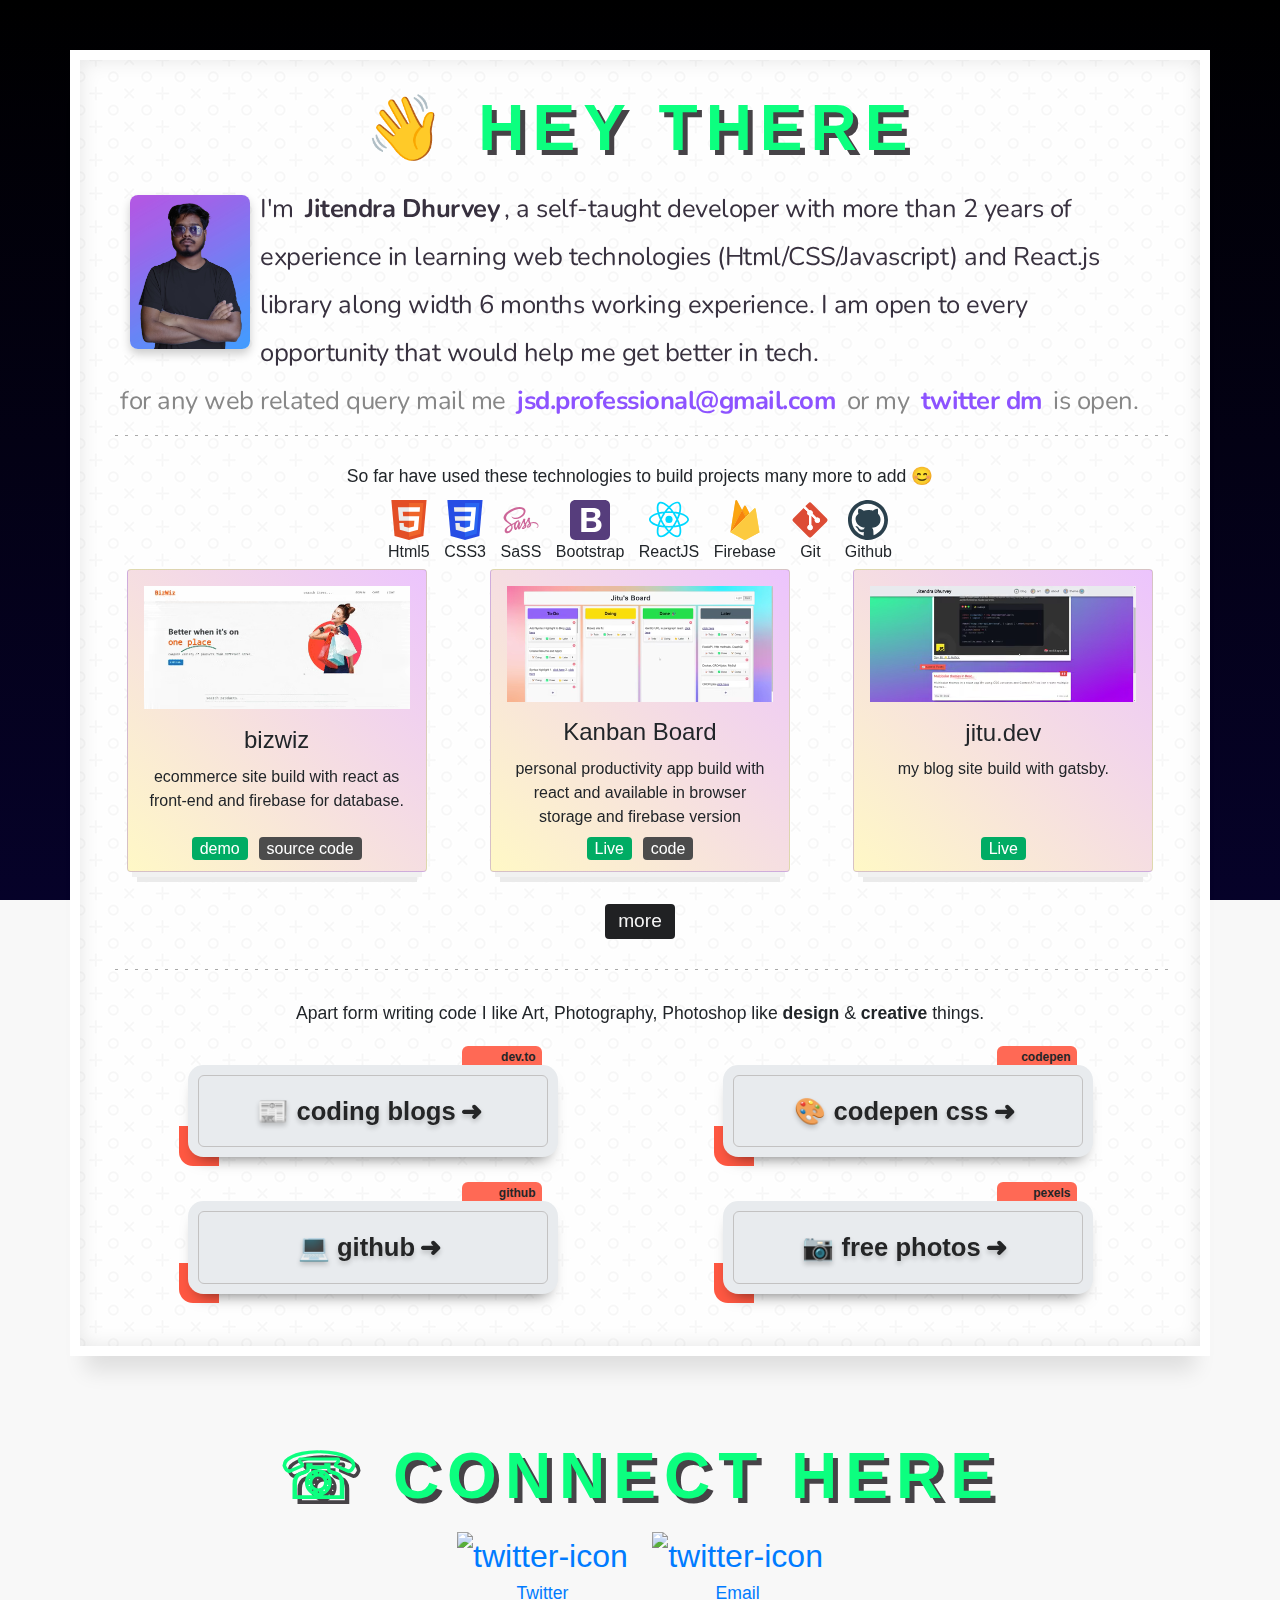
==== index.html @ 0429ad71 "updated twitter meta content" ====
<!DOCTYPE html>
<html lang="en">
	<head>
		<meta charset="UTF-8" />
		<meta name="viewport" content="width=device-width, initial-scale=1.0" />
		<meta http-equiv="X-UA-Compatible" content="ie=edge" />
		<meta name="twitter:card" content="https://res.cloudinary.com/practicaldev/image/fetch/s--1mtEvyef--/c_limit%2Cf_auto%2Cfl_progressive%2Cq_auto%2Cw_880/https://cdn.hashnode.com/res/hashnode/image/upload/v1647490619965/P1dsNgj-f1.png" />
		<meta name="twitter:site" content="@jitusd9" />
		<meta name="twitter:title" content="Jitendra Dhurvey" />
		<meta name="twitter:description" content="Frontend Web Developer" />
		<meta name="twitter:image" content="https://pixlok.com/wp-content/uploads/2021/02/profile-Icon-SVG-300x300.jpg" />
		<title>Jitendra Dhurvey</title>

		<link rel="icon" href="./img/logo/logo-v2.svg" type="image/icon type">
		
		<link rel="preconnect" href="https://fonts.googleapis.com">
		<link rel="preconnect" href="https://fonts.gstatic.com" crossorigin>
		<link href="https://fonts.googleapis.com/css2?family=Merriweather+Sans:wght@800&family=Noto+Sans+Mono&display=swap" rel="stylesheet">

		<link href="https://fonts.googleapis.com/css2?family=Nunito&family=Reenie+Beanie&display=swap" rel="stylesheet">
		<link
			rel="stylesheet"
			href="https://stackpath.bootstrapcdn.com/bootstrap/4.3.1/css/bootstrap.min.css"
			integrity="sha384-ggOyR0iXCbMQv3Xipma34MD+dH/1fQ784/j6cY/iJTQUOhcWr7x9JvoRxT2MZw1T"
			crossorigin="anonymous"
		/>


		<link rel="stylesheet" href="scss/styles.css" />
	</head>
	<body>
		<div class="background">
			<img src="./img/SVG/sine.svg" alt="svg">
			<img src="./img/SVG/sine.svg" alt="svg">
		</div>

		<!-- <div id="dev">
			<p>jitu.dev</p>
		</div> -->

		<section class="main">
			<!-- skills & education & future ------------------------------ -->
			<div id="education" class="education">
				<div class="container">
					<div class="aboutme">
						<h2 class="text-center sub-head">
							<div>👋</div> Hey there
						</h2>
						<div class="self-taught">
							<div class="profile-photo">
								<img src="./img/jitu/my-photo.jpg" alt="profile photo">
							</div>
							<p class="text-center">I'm <strong>Jitendra Dhurvey</strong>, 
								a self-taught developer with more than 2 years of experience in learning web technologies (Html/CSS/Javascript)
								and React.js library along width 6 months working experience.	I am open to every opportunity that would help me get better in tech. 	
							</p>


							
							<!-- <div class="photo">
								<div class="photo-item">
									<div class="photo-front">
										<div class="inside">
											<p> >_ posing.me</p>
										</div>
									</div>
									<div class="photo-back">
										<div class="inside">
											<p> >_ thinking.me</p>
										</div>
									</div>
								</div>
							</div> -->
							<p class="text-center query">
								<br> for any web related query mail me <strong> <a href="mailto:jsd.professional@gmail.com">jsd.professional@gmail.com</a> </strong> or my <strong> <a target="_blank" href="https://twitter.com/jitusd9">twitter dm</a></strong> is open.
							</p>
						</div>
						<div class="cut"></div>
						<div class="skills text-center">
							<h4>So far have used these technologies to build projects many more to add 😊</h4>
							<ul>
								<li>
									<img src="img/SVG/html.svg" alt="html5">
									<div class="tech-name">Html5</div>
								</li>
								<li>
									<img src="img/SVG/css.svg" alt="css3">
									<div class="tech-name">CSS3</div>
								</li>
								<li>
									<img src="img/SVG/sass.svg" alt="SaSS">
									<div class="tech-name">SaSS</div>
								</li>
								<li>
									<img src="img/SVG/bootstrap.svg" alt="Bootstrap">
									<div class="tech-name">Bootstrap</div>
								</li>
								<li>
									<img src="img/SVG/reactjs.svg" alt="ReactJS">
									<div class="tech-name">ReactJS</div>
								</li>
								<li>
									<img src="img/SVG/firebase.svg" alt="Firebase">
									<div class="tech-name">Firebase</div>
								</li>
								<li class="learning">
									<img src="img/SVG/python.svg" alt="Python" title="still learning">
									<div class="tech-name">Python</div>
								</li>
								<li class="learning">
									<img src="img/SVG/django.svg" alt="django" title="still learning">
									<div class="tech-name">Django</div>
								</li>
								<li>
									<img src="img/SVG/git.svg" alt="Git">
									<div class="tech-name">Git</div>
								</li>
								<li>
									<img src="img/SVG/github.svg" alt="Github">
									<div class="tech-name">Github</div>
								</li>
							</ul>

							<div class="projects">
								<div class="card">
									<div class="thumb">
										<video loop autoplay muted>
											<source src="./img/bizwiz.webm" type="video/webm">
										  Your browser does not support the video tag.
										</video>
									</div>
									<h3>bizwiz</h3>
									<p>ecommerce site build with react as front-end and firebase for database.</p>
									<div class="btns">
										<a target="_blank" href="https://jdbiz.netlify.app" class="live">demo</a>
										<a target="_blank" href="https://github.com/jitusd9/bizwiz" class="source">source code</a>
									</div>
								</div>
								<div class="card">
									<div class="thumb">
										<video loop autoplay muted>
											<source src="./img/kanban.webm" type="video/webm">
										  Your browser does not support the video tag.
										</video>
									</div>
									<h3>Kanban Board</h3>
									<p>personal productivity app build with react and available in browser storage and firebase version</p>
									<div class="btns">
										<a target="_blank" href="https://kanbanreact.netlify.app/" class="live">Live</a>
										<a target="_blank" href="https://github.com/jitusd9/kanban-board" class="source">code</a>
									</div>
								</div>
								<div class="card">
									<div class="thumb">
										<video loop autoplay muted>
											<source src="./img/jitudev.webm" type="video/webm">
										  Your browser does not support the video tag.
										</video>
									</div>
									<h3>jitu.dev</h3>
									<p>my blog site build with gatsby.</p>
									<div class="btns">
										<a target="_blank" href="https://jitu.dev/" class="live">Live</a>
									</div>
								</div>
							</div>
							<button id="more" data-clicked="false" class="more">more</button>
						</div>
						<div class="cut"></div>
						<div class="personal">
							<!-- <div class="text-center resume" id="resume">
								<a href="./img/resume.png" target="_blank">resume 📄</a>
							</div> -->
							<p class="text-center">
								Apart form writing code I like Art, Photography, Photoshop like <strong>design</strong> & 
								<strong>creative</strong> things.
							</p>
							<!-- <p class="text-center sorry">
								*site is still building so don't mind if links open on blank page 🙃.
							</p> -->
							<ul>
								<li data-title="dev.to"><a href="https://dev.to/jitusd9" target="_blank"> 📰 coding blogs <span> &#10140;</span></a></li>
								<li data-title="codepen"><a href="https://codepen.io/jitusd9" target="_blank">🎨 codepen css <span> &#10140;</span></a></li>
								<li data-title="github"><a href="https://github.com/jitusd9" target="_blank">💻 github <span> &#10140;</span></a></li>
								<li data-title="pexels"><a href="https://www.pexels.com/@jitendra-dhurvey-200708" target="_blank">📷 free photos <span> &#10140;</span></a></li>
							</ul>
						</div>
					</div>
				</div>
			</div>

			<!-- contact section------------------------------------>
			<div id="contact" class="contact">
				
				<div class="container">
					<h2 class="text-center sub-head"> &#9743; connect here</h2>
					<ul class="text-center">
						<li>
							<a target="_blank" href="https://twitter.com/jitusd9">
								<img src="./img/SVG/twitter.svg" alt="twitter-icon" loading="lazy">
								<span>Twitter</span>
							</a>
						</li>
						
						<li>
							<a href="mailto:jsd.professional@gmail.com">
								<img src="./img/SVG/gmail.svg" alt="twitter-icon" loading="lazy">
								<span>Email</span>
							</a>
						</li>
						
					</ul>
					
					<!-- <a class="text-center" id="coffeeBtn" href="https://www.buymeacoffee.com/jitusd" target="_blank"><img src="./img/SVG/bmc-logo.svg" alt="buy me a coffee" ></a> -->
				</div>
			</div>
		</section>

		<script src="js/script.js"></script>
		<!-- <script src="js/parallax.js"></script> -->
		<script src="js/3dcard.js"></script>


	</body>
</html>
---- scss/styles.css ----
html {
  scroll-behavior: smooth;
}

body {
  background: #f8f8f8;
  overflow-x: hidden;
}

* {
  -webkit-box-sizing: border-box;
          box-sizing: border-box;
}

ul {
  list-style: none;
  margin: 0;
  padding: 0;
}

@-webkit-keyframes wave {
  0% {
    -webkit-transform: rotate(-5deg);
            transform: rotate(-5deg);
  }
  10% {
    -webkit-transform: rotate(5deg);
            transform: rotate(5deg);
  }
  20% {
    -webkit-transform: rotate(0deg);
            transform: rotate(0deg);
  }
  80% {
    -webkit-transform: rotate(0deg);
            transform: rotate(0deg);
  }
  90% {
    -webkit-transform: rotate(-5deg);
            transform: rotate(-5deg);
  }
  100% {
    -webkit-transform: rotate(5deg);
            transform: rotate(5deg);
  }
}

@keyframes wave {
  0% {
    -webkit-transform: rotate(-5deg);
            transform: rotate(-5deg);
  }
  10% {
    -webkit-transform: rotate(5deg);
            transform: rotate(5deg);
  }
  20% {
    -webkit-transform: rotate(0deg);
            transform: rotate(0deg);
  }
  80% {
    -webkit-transform: rotate(0deg);
            transform: rotate(0deg);
  }
  90% {
    -webkit-transform: rotate(-5deg);
            transform: rotate(-5deg);
  }
  100% {
    -webkit-transform: rotate(5deg);
            transform: rotate(5deg);
  }
}

.sub-head {
  font-size: 4rem;
  letter-spacing: 8px;
  color: #0cff7f;
  font-weight: bold;
  text-transform: uppercase;
  text-shadow: 5px 5px 0 #464347;
}

.sub-head div {
  display: inline-block;
  -webkit-transform-origin: bottom;
          transform-origin: bottom;
  text-shadow: none;
  -webkit-animation: wave 800ms infinite alternate linear;
          animation: wave 800ms infinite alternate linear;
}

@media (max-width: 700px) {
  .sub-head {
    text-shadow: 2px 2px 0 rgba(0, 60, 255, 0.7);
    letter-spacing: 2px;
  }
}

.brand {
  position: fixed;
  z-index: 50;
  top: 16px;
  left: 16px;
  padding: 0 16px;
  border-radius: 2px;
}

@media (max-width: 700px) {
  .brand {
    left: 0px;
  }
}

.brand img {
  height: 60px;
  width: 60px;
}

@media (max-width: 700px) {
  .brand img {
    height: 40px;
    width: 40px;
    left: 0px;
  }
}

.brand h1 {
  color: #fff;
}

.brand h1 span {
  color: #808080;
}

#dev {
  position: fixed;
  top: 40px;
  left: -30px;
  width: 100px;
  height: 30px;
  -webkit-transform: rotate(-90deg);
          transform: rotate(-90deg);
  border-radius: 4px;
  border-top-left-radius: 0;
  border-top-right-radius: 0;
  color: white;
  background-color: #202123;
  display: -webkit-box;
  display: -ms-flexbox;
  display: flex;
  -webkit-box-align: center;
      -ms-flex-align: center;
          align-items: center;
  -webkit-box-pack: center;
      -ms-flex-pack: center;
          justify-content: center;
  z-index: 100;
}

#dev p {
  margin: 0;
  padding: 0;
}

.background {
  position: fixed;
  height: 100%;
  width: 100%;
  display: -webkit-box;
  display: -ms-flexbox;
  display: flex;
  -webkit-box-pack: center;
      -ms-flex-pack: center;
          justify-content: center;
  -webkit-box-align: center;
      -ms-flex-align: center;
          align-items: center;
  background: #ffffff;
  background: -webkit-gradient(linear, left bottom, left top, from(#060229), to(#000000));
  background: linear-gradient(0deg, #060229, #000000);
  overflow-x: hidden;
}

.background img {
  position: absolute;
  top: 20%;
  left: 10%;
  width: 40%;
  -webkit-transform: translate(-50%, -50%);
          transform: translate(-50%, -50%);
}

@media (max-width: 700px) {
  .background img {
    top: 0%;
    left: 0%;
    width: 150%;
    -webkit-transform: translate(-50%, -50%);
            transform: translate(-50%, -50%);
  }
  .background img:nth-child(2) {
    top: 85%;
    left: 100%;
    width: 100%;
  }
}

.background .code_bg {
  position: absolute;
  height: 100vh;
  width: 100%;
  display: -webkit-box;
  display: -ms-flexbox;
  display: flex;
  -webkit-box-pack: center;
      -ms-flex-pack: center;
          justify-content: center;
  -webkit-box-align: center;
      -ms-flex-align: center;
          align-items: center;
  z-index: 1;
  overflow: hidden;
}

.background .code_bg::after {
  content: "";
  position: absolute;
  height: 110%;
  width: 110%;
  -webkit-filter: blur(5px);
          filter: blur(5px);
}

.background .circle {
  position: fixed;
  top: 29%;
  left: 43%;
  height: 200px;
  width: 200px;
  background: radial-gradient(farthest-side at 50% 0%, #01adff, #ec034400), linear-gradient(25deg, #f00, #00f);
  border-radius: 50%;
  z-index: 9;
}

@media (max-width: 700px) {
  .background .circle {
    top: 40%;
    left: 30%;
    height: 160px;
    width: 160px;
  }
}

@-webkit-keyframes rotate_it {
  from {
    -webkit-transform: rotate(0deg);
            transform: rotate(0deg);
  }
  to {
    -webkit-transform: rotate(360deg);
            transform: rotate(360deg);
  }
}

@keyframes rotate_it {
  from {
    -webkit-transform: rotate(0deg);
            transform: rotate(0deg);
  }
  to {
    -webkit-transform: rotate(360deg);
            transform: rotate(360deg);
  }
}

.background .symbols {
  display: none;
  position: relative;
  z-index: 10;
}

.background .symbols p {
  font-size: 4rem;
  color: #fff;
  -webkit-transform-origin: bottom;
          transform-origin: bottom;
}

.background .symbols .braces {
  position: absolute;
  top: 120px;
  left: 300px;
  -webkit-transform: rotate(-20deg);
          transform: rotate(-20deg);
  animation: rotate_it 0.5s 1s infinite alternate-reverse linear;
}

.background .symbols .plus {
  position: absolute;
  top: -200px;
  left: -350px;
  -webkit-transform: rotate(-20deg);
          transform: rotate(-20deg);
  animation: rotate_it 0.5s 0.3s infinite alternate-reverse linear;
}

.background .symbols .zero {
  position: absolute;
  top: -200px;
  left: 300px;
  -webkit-transform: rotate(-20deg);
          transform: rotate(-20deg);
  animation: rotate_it 0.5s 0.8s infinite alternate-reverse linear;
}

.background .symbols .arrows {
  position: absolute;
  top: 120px;
  left: -350px;
  -webkit-transform: rotate(-20deg);
          transform: rotate(-20deg);
  animation: rotate_it 0.5s 0.5s infinite alternate-reverse linear;
}

@media (max-width: 700px) {
  .background .symbols p {
    font-size: 2rem;
  }
  .background .symbols .braces {
    top: 100px;
    left: -100px;
  }
  .background .symbols .plus {
    top: -100px;
    left: -100px;
  }
  .background .symbols .zero {
    top: -100px;
    left: 100px;
  }
  .background .symbols .arrows {
    top: 100px;
    left: 100px;
  }
}

.nav {
  height: 100vh;
  width: 100%;
  background: linear-gradient(45deg, rgba(2, 19, 112, 0.7), rgba(2, 255, 234, 0.7));
  -webkit-backdrop-filter: blur(10px);
          backdrop-filter: blur(10px);
  position: fixed;
  z-index: 40;
  display: -ms-grid;
  display: grid;
  -webkit-box-pack: center;
      -ms-flex-pack: center;
          justify-content: center;
  -webkit-box-align: center;
      -ms-flex-align: center;
          align-items: center;
  -webkit-transform: translateY(-120%);
          transform: translateY(-120%);
  opacity: 1;
  -webkit-transition: all .5s ease-in-out;
  transition: all .5s ease-in-out;
}

@media (max-width: 700px) {
  .nav {
    background: linear-gradient(45deg, rgba(2, 19, 112, 0.9), rgba(2, 255, 234, 0.9));
  }
}

.nav.expanded {
  -webkit-transform: translateY(0%);
          transform: translateY(0%);
  opacity: 1;
}

.nav ul {
  list-style: none;
  position: relative;
  display: -webkit-box;
  display: -ms-flexbox;
  display: flex;
  -webkit-box-pack: center;
      -ms-flex-pack: center;
          justify-content: center;
  -webkit-box-align: center;
      -ms-flex-align: center;
          align-items: center;
  -webkit-box-orient: vertical;
  -webkit-box-direction: normal;
      -ms-flex-direction: column;
          flex-direction: column;
}

.nav ul .item {
  height: 100px;
  width: 100%;
  text-align: center;
  position: relative;
  overflow: hidden;
}

.nav ul .item a {
  font-family: "Merriweather sans", Arial, Helvetica, sans-serif;
  text-decoration: none;
  font-size: 4rem;
  color: #141e2e;
  text-shadow: 8px 8px 0 rgba(0, 0, 0, 0.2);
  text-transform: uppercase;
  letter-spacing: 5px;
  -webkit-transition: all 0.3s;
  transition: all 0.3s;
}

.nav ul .item a:hover {
  color: #fff;
  letter-spacing: 30px;
}

@media (max-width: 480px) {
  .nav ul .item a {
    font-size: 2rem;
  }
}

@media (max-width: 700px) {
  .nav ul .item a {
    font-size: 2.5rem;
    text-shadow: 5px 5px 0 rgba(0, 0, 0, 0.2);
  }
  .nav ul .item a:hover {
    letter-spacing: 10px;
  }
}

.nav ul .item::after {
  content: "";
  position: absolute;
  bottom: 20px;
  left: -100%;
  height: 5px;
  width: 100%;
  background: #fff;
  -webkit-transition: all 1s ease;
  transition: all 1s ease;
}

.nav ul .item:hover::after {
  left: 100%;
}

@media (max-width: 700px) {
  .nav ul .item:hover::after {
    display: none;
  }
}

/* animate the sidebar menu */
.nav-toggle {
  -webkit-user-select: none;
     -moz-user-select: none;
      -ms-user-select: none;
          user-select: none;
  cursor: pointer;
  height: 30px;
  position: fixed;
  top: 2rem;
  right: 4rem;
  width: 50px;
  z-index: 50;
}

@media (max-width: 700px) {
  .nav-toggle {
    height: 40px;
    width: 40px;
    left: calc(100vw - 4rem);
    top: 16px;
  }
}

.nav-toggle .nav-toggle-bar,
.nav-toggle .nav-toggle-bar::after,
.nav-toggle .nav-toggle-bar::before {
  position: absolute;
  top: 50%;
  -webkit-transform: translateY(-50%);
          transform: translateY(-50%);
  -webkit-transition: all 0.5s ease;
  transition: all 0.5s ease;
  background: #ff6a60;
  background: #3d3d3d;
  content: "";
  height: 0.4rem;
  width: 100%;
}

@media (max-width: 700px) {
  .nav-toggle .nav-toggle-bar,
  .nav-toggle .nav-toggle-bar::after,
  .nav-toggle .nav-toggle-bar::before {
    height: 4px;
  }
}

.nav-toggle .nav-toggle-bar {
  margin-top: 0;
}

.nav-toggle .nav-toggle-bar::after {
  margin-top: 0.8rem;
}

@media (max-width: 700px) {
  .nav-toggle .nav-toggle-bar::after {
    margin-top: 0.6rem;
  }
}

.nav-toggle .nav-toggle-bar::before {
  margin-top: -0.8rem;
}

@media (max-width: 700px) {
  .nav-toggle .nav-toggle-bar::before {
    margin-top: -0.6rem;
  }
}

.nav-toggle.expanded .nav-toggle-bar {
  background: transparent;
}

.nav-toggle.expanded .nav-toggle-bar::after,
.nav-toggle.expanded .nav-toggle-bar::before {
  margin-top: 0;
}

.nav-toggle.expanded .nav-toggle-bar::after {
  -webkit-transform: rotate(45deg);
  transform: rotate(45deg);
  background: #fff;
}

.nav-toggle.expanded .nav-toggle-bar::before {
  -webkit-transform: rotate(-45deg);
          transform: rotate(-45deg);
  background: #fff;
}

@-webkit-keyframes blink {
  from {
    opacity: 0;
  }
  to {
    opacity: 1;
  }
}

@keyframes blink {
  from {
    opacity: 0;
  }
  to {
    opacity: 1;
  }
}

.highlight {
  display: none;
  height: 100vh;
  width: 100%;
  z-index: 100;
  position: fixed;
  font-size: 1.5rem;
  text-align: center;
  padding: 0px 5px;
  border-radius: 5px;
}

.highlight h1 {
  color: #551400;
  font-weight: bold;
  font-size: 5rem;
  position: fixed;
  padding: 10px 20px;
  background: #ffd902;
  -webkit-box-shadow: 0 0 0 10px rgba(0, 0, 0, 0.1);
          box-shadow: 0 0 0 10px rgba(0, 0, 0, 0.1);
  top: 50%;
  left: 50%;
  -webkit-transform: translate(-50%, -50%);
          transform: translate(-50%, -50%);
  line-height: 5rem;
}

.highlight h1 span {
  color: #10a503;
  font-size: 3rem;
  padding: 10px 20px;
  -webkit-animation: blink 1.2s infinite linear alternate;
          animation: blink 1.2s infinite linear alternate;
}

@media screen and (max-width: 800px) {
  .highlight h1 span {
    font-size: 1.1rem;
  }
}

@media screen and (max-width: 800px) {
  .highlight h1 {
    font-size: 2.1rem;
  }
}

.main {
  height: auto;
  width: 100%;
  height: auto;
}

.main .welcome {
  position: relative;
  display: -webkit-box;
  display: -ms-flexbox;
  display: flex;
  -webkit-box-orient: vertical;
  -webkit-box-direction: normal;
      -ms-flex-direction: column;
          flex-direction: column;
  -webkit-box-pack: center;
      -ms-flex-pack: center;
          justify-content: center;
  -webkit-box-align: center;
      -ms-flex-align: center;
          align-items: center;
  height: 100vh;
  width: 100%;
  z-index: 10;
}

.main .welcome .name {
  position: relative;
  padding: 20px 40px;
  background: radial-gradient(farthest-side at 50% 20%, #ffffff6e, #ec034400), linear-gradient(25deg, rgba(255, 255, 255, 0.1), rgba(255, 255, 255, 0.1));
  -webkit-backdrop-filter: blur(5px);
          backdrop-filter: blur(5px);
  border-radius: 10px;
  border-bottom: 2px solid #eee;
}

@media (max-width: 700px) {
  .main .welcome .name {
    width: 90%;
    padding: 10px;
    margin: 0 auto;
  }
}

.main .welcome .name h2 {
  font-size: 3rem;
  margin: 20px;
  color: #ffffff;
  margin-left: 20px;
  line-height: 0;
  font-family: 'Reenie Beanie', cursive;
  text-shadow: 0 5px 0px rgba(0, 0, 0, 0.2);
  text-align: center;
}

.main .welcome .name h2 span {
  color: #00ff95;
}

@media (max-width: 700px) {
  .main .welcome .name h2 {
    font-size: 3rem;
  }
}

@media (max-width: 480px) {
  .main .welcome .name h2 {
    font-size: 2rem;
  }
}

.main .welcome .name h1 {
  font-size: 7rem;
  color: #fff;
  font-weight: bold;
  text-shadow: 0 10px 0px rgba(0, 0, 0, 0.2);
}

.main .welcome .name h1 span {
  color: #ffffff;
}

@media (max-width: 700px) {
  .main .welcome .name h1 {
    font-size: 4.2rem;
    text-shadow: 0 8px 0px rgba(0, 0, 0, 0.2);
  }
}

@media (max-width: 400px) {
  .main .welcome .name h1 {
    font-size: 3.5rem;
  }
}

.main .welcome .name p {
  font-size: 3rem;
  color: #fff;
  font-family: 'Reenie Beanie', cursive;
  text-shadow: 0 5px 0px rgba(0, 0, 0, 0.2);
}

@media (max-width: 700px) {
  .main .welcome .name p {
    font-size: 3rem;
  }
}

@media (max-width: 400px) {
  .main .welcome .name p {
    font-size: 1.6rem;
  }
}

.main .welcome .name .sub-title {
  font-size: 1.3rem;
  text-align: right;
  color: #00ff95;
  letter-spacing: 1px;
}

.main .welcome .down-arrow {
  position: relative;
  margin-top: 50px;
  height: 0px;
  width: 0px;
  background-color: transparent;
  border-top: 40px solid rgba(255, 255, 255, 0.2);
  border-bottom: 40px solid transparent;
  border-left: 40px solid transparent;
  border-right: 40px solid transparent;
  -webkit-animation: arrow 1s 0.5s infinite alternate linear;
          animation: arrow 1s 0.5s infinite alternate linear;
}

.main .welcome .down-arrow::after {
  position: absolute;
  top: -52px;
  left: -40px;
  content: "";
  height: 6px;
  width: 80px;
  background-color: rgba(255, 255, 255, 0.2);
  -webkit-animation: arrowDash 1s infinite alternate linear;
          animation: arrowDash 1s infinite alternate linear;
}

@-webkit-keyframes arrow {
  0% {
    opacity: 0;
    border-top-color: rgba(255, 255, 255, 0.2);
  }
  100% {
    opacity: 1;
    border-top-color: rgba(255, 255, 255, 0.7);
  }
}

@keyframes arrow {
  0% {
    opacity: 0;
    border-top-color: rgba(255, 255, 255, 0.2);
  }
  100% {
    opacity: 1;
    border-top-color: rgba(255, 255, 255, 0.7);
  }
}

@-webkit-keyframes arrowDash {
  0% {
    opacity: 0;
    background-color: rgba(255, 255, 255, 0.2);
  }
  100% {
    opacity: 1;
    background-color: rgba(255, 255, 255, 0.7);
  }
}

@keyframes arrowDash {
  0% {
    opacity: 0;
    background-color: rgba(255, 255, 255, 0.2);
  }
  100% {
    opacity: 1;
    background-color: rgba(255, 255, 255, 0.7);
  }
}

.main .portfolio {
  position: relative;
  z-index: 20;
  background: radial-gradient(farthest-side at 50% 0%, #79fbff, transparent), linear-gradient(25deg, #ff7e7e, #8888ff);
  width: 80%;
  margin: 0 auto;
  border-radius: 10px;
  -webkit-box-shadow: 0 0px 20px rgba(0, 0, 0, 0.1) inset;
          box-shadow: 0 0px 20px rgba(0, 0, 0, 0.1) inset;
  top: -140px;
}

@media (max-width: 480px) {
  .main .portfolio {
    width: 90%;
    top: 0;
  }
}

.main .portfolio .container {
  position: relative;
  padding: 50px 0;
  -webkit-box-shadow: 0 30px 20px -15px rgba(0, 0, 0, 0.1);
          box-shadow: 0 30px 20px -15px rgba(0, 0, 0, 0.1);
}

@media (max-width: 700px) {
  .main .portfolio .container {
    padding: 20px 0;
  }
}

.main .portfolio .container h2 {
  color: #fff;
  text-shadow: 0 3px 5px rgba(0, 0, 0, 0.3);
}

@media (max-width: 700px) {
  .main .portfolio .container h2 {
    color: #272727;
    letter-spacing: 0;
    text-transform: none;
    font-size: 2.5rem;
    text-shadow: 0 3px 5px rgba(0, 0, 0, 0.3);
  }
}

.main .portfolio .container p {
  text-align: center;
  color: #fefefe;
}

.main .portfolio .container .btn-more {
  position: relative;
  bottom: 0px;
  left: 50%;
  -webkit-transform: translate(-50%, 0%);
          transform: translate(-50%, 0%);
  width: 100px;
  color: #fff;
  background-color: #2b2b2b;
  margin: 0 auto;
  margin-top: 20px;
}

.main .portfolio .container .gallary {
  display: -ms-grid;
  display: grid;
  -ms-grid-columns: (minmax(300px, 1fr))[auto-fit];
      grid-template-columns: repeat(auto-fit, minmax(300px, 1fr));
  grid-gap: 30px;
}

.main .portfolio .container .gallary .card-box {
  max-width: 300px;
  margin: 0 auto;
  -webkit-perspective: 500px;
          perspective: 500px;
  -webkit-transform-style: preserve-3d;
          transform-style: preserve-3d;
  display: -webkit-box;
  display: -ms-flexbox;
  display: flex;
  -webkit-box-pack: center;
      -ms-flex-pack: center;
          justify-content: center;
  -webkit-box-align: center;
      -ms-flex-align: center;
          align-items: center;
}

.main .portfolio .container .gallary .card-box .card {
  border: none;
  padding: 10px;
  border-radius: 10px;
  -webkit-box-shadow: 0px 10px 20px rgba(0, 0, 0, 0.2);
          box-shadow: 0px 10px 20px rgba(0, 0, 0, 0.2);
  -webkit-transform-style: preserve-3d;
          transform-style: preserve-3d;
}

.main .portfolio .container .gallary .card-box .card .card-title {
  color: #00ac64;
  -webkit-transition: all 0.3s;
  transition: all 0.3s;
}

.main .portfolio .container .gallary .card-box .card .card-text {
  font-family: 'Noto Sans Mono', monospace;
  letter-spacing: -0.5px;
  color: #0e384d;
  -webkit-transition: all 0.3s;
  transition: all 0.3s;
}

.main .portfolio .container .gallary .card-box .card .btn {
  border: none;
  -webkit-box-shadow: 0 5px 5px rgba(0, 0, 0, 0.2);
          box-shadow: 0 5px 5px rgba(0, 0, 0, 0.2);
  -webkit-transition: all 0.3s;
  transition: all 0.3s;
}

.main .portfolio .container .gallary .card-box .card .btn:hover {
  -webkit-box-shadow: 0 10px 10px rgba(0, 0, 0, 0.2);
          box-shadow: 0 10px 10px rgba(0, 0, 0, 0.2);
}

.main .portfolio .container .gallary .card-box .card .btn-secondary {
  background: linear-gradient(-45deg, #4d4d4d, #222);
}

.main .portfolio .container .gallary .card-box .card .btn-success {
  background: linear-gradient(-45deg, #ff0707, #ff7b00);
}

.main .portfolio .container .gallary .card-box .card img {
  border-radius: 10px;
  -webkit-transition: all 0.3s;
  transition: all 0.3s;
}

@media (max-width: 700px) {
  .main .portfolio .container .gallary .card-box .card img {
    -webkit-box-shadow: 0px 20px 10px -10px rgba(0, 0, 0, 0.2);
            box-shadow: 0px 20px 10px -10px rgba(0, 0, 0, 0.2);
    -webkit-transform: none;
            transform: none;
  }
}

.main .portfolio .container .gallary .card-box .card:hover {
  background: linear-gradient(45deg, #8c00ff, #00ffff);
}

@media (max-width: 700px) {
  .main .portfolio .container .gallary .card-box .card:hover {
    background: #fff;
  }
}

.main .portfolio .container .gallary .card-box .card:hover .card-title {
  color: #fff;
  -webkit-transform: translateZ(15px);
          transform: translateZ(15px);
}

@media (max-width: 700px) {
  .main .portfolio .container .gallary .card-box .card:hover .card-title {
    color: #00ac64;
    -webkit-transform: none;
            transform: none;
  }
}

.main .portfolio .container .gallary .card-box .card:hover .card-text {
  color: #eee;
  -webkit-transform: translateZ(10px);
          transform: translateZ(10px);
}

@media (max-width: 700px) {
  .main .portfolio .container .gallary .card-box .card:hover .card-text {
    color: #0e384d;
    -webkit-transform: none;
            transform: none;
  }
}

.main .portfolio .container .gallary .card-box .card:hover img {
  -webkit-transform: translateZ(30px);
          transform: translateZ(30px);
  -webkit-box-shadow: 0px 20px 10px -10px rgba(0, 0, 0, 0.2);
          box-shadow: 0px 20px 10px -10px rgba(0, 0, 0, 0.2);
}

@media (max-width: 700px) {
  .main .portfolio .container .gallary .card-box .card:hover img {
    -webkit-transform: none;
            transform: none;
  }
}

@media (max-width: 700px) {
  .main .portfolio .container .gallary .card-box .card {
    -webkit-transform: none;
            transform: none;
    -webkit-transform-style: unset;
            transform-style: unset;
  }
}

@media (max-width: 700px) {
  .main .portfolio .container .gallary .card-box {
    width: 90%;
  }
}

.main .cut {
  height: 1px;
  background-image: -webkit-gradient(linear, left top, right top, color-stop(33%, #aaaaaa), color-stop(0%, rgba(255, 255, 255, 0)));
  background-image: linear-gradient(to right, #aaaaaa 33%, rgba(255, 255, 255, 0) 0%);
  background-position: bottom;
  background-size: 10px 1px;
  background-repeat: repeat-x;
}

.main .education {
  position: relative;
  height: auto;
  padding-block: 50px;
  display: -webkit-box;
  display: -ms-flexbox;
  display: flex;
  -webkit-box-pack: center;
      -ms-flex-pack: center;
          justify-content: center;
  -webkit-box-align: center;
      -ms-flex-align: center;
          align-items: center;
  z-index: 20;
}

@media (max-width: 700px) {
  .main .education {
    padding-bottom: 150px;
  }
}

.main .education .container {
  position: relative;
  padding: 30px;
  border: 10px solid #fff;
  background: -webkit-gradient(linear, left top, left bottom, from(rgba(255, 255, 255, 0.6)), to(rgba(255, 255, 255, 0.6))), url("../img/tic-tac-toe.png");
  background: linear-gradient(rgba(255, 255, 255, 0.6), rgba(255, 255, 255, 0.6)), url("../img/tic-tac-toe.png");
  -webkit-box-shadow: 0 30px 20px -15px rgba(0, 0, 0, 0.1), 0 0 20px rgba(0, 0, 0, 0.1) inset;
          box-shadow: 0 30px 20px -15px rgba(0, 0, 0, 0.1), 0 0 20px rgba(0, 0, 0, 0.1) inset;
  height: auto;
  -webkit-perspective: 1000px;
          perspective: 1000px;
}

@media (max-width: 700px) {
  .main .education .container {
    position: relative;
    z-index: 0;
    padding: 10px;
    width: calc(100vw - 2rem);
    border: none;
    border-radius: 8px;
    background: #f8f8f8;
    -webkit-box-shadow: none;
            box-shadow: none;
  }
}

@media (max-width: 700px) {
  .main .education .container h2 {
    color: #6dffd1;
    letter-spacing: 0;
    text-transform: none;
    font-size: 2rem;
  }
}

.main .education .container .skills {
  position: relative;
  margin-block: 30px;
}

.main .education .container .skills h4 {
  font-size: 1.1rem;
}

@media (max-width: 700px) {
  .main .education .container .skills h4 {
    font-size: 1rem;
    font-weight: normal;
  }
}

.main .education .container .skills li {
  display: inline-block;
  padding: 5px;
}

.main .education .container .skills li img {
  height: 40px;
  width: auto;
}

@media (max-width: 700px) {
  .main .education .container .skills li .tech-name {
    font-size: 0.7rem;
  }
}

.main .education .container .skills .learning {
  display: none;
  -webkit-filter: grayscale(1);
          filter: grayscale(1);
  opacity: 0.7;
}

@media (max-width: 700px) {
  .main .education .container .skills li {
    text-align: center;
  }
  .main .education .container .skills .middot {
    display: none;
  }
}

.main .education .container .self-taught {
  position: relative;
  padding: 10px;
  -webkit-box-align: center;
      -ms-flex-align: center;
          align-items: center;
  -ms-flex-wrap: wrap;
      flex-wrap: wrap;
}

.main .education .container .self-taught p {
  position: relative;
  display: inline;
  font-family: 'Nunito', sans-serif;
  line-height: 3rem;
  letter-spacing: -0.5px;
  font-size: 1.6rem;
  color: #38313f;
}

.main .education .container .self-taught p strong {
  padding: 0 5px;
}

.main .education .container .self-taught .query {
  color: #878787;
}

.main .education .container .self-taught .query a {
  color: #8d53ff;
}

.main .education .container .self-taught .profile-photo {
  position: relative;
  width: 120px;
  float: left;
  margin: 10px;
  border-radius: 8px;
}

.main .education .container .self-taught .profile-photo img {
  position: relative;
  border-radius: 8px;
  width: 100%;
  -webkit-box-shadow: 0 5px 10px rgba(0, 0, 0, 0.2);
          box-shadow: 0 5px 10px rgba(0, 0, 0, 0.2);
}

.main .education .container .self-taught .photo {
  position: relative;
  max-width: 90%;
  -webkit-backface-visibility: hidden;
          backface-visibility: hidden;
  margin-inline: auto;
}

.main .education .container .self-taught .photo .photo-item {
  border: 10px solid #fff;
  border-radius: 2px;
  -webkit-box-shadow: 0px 10px 20px rgba(0, 0, 0, 0.2);
          box-shadow: 0px 10px 20px rgba(0, 0, 0, 0.2);
  width: 400px;
  max-width: 100%;
  -webkit-transform-style: preserve-3d;
          transform-style: preserve-3d;
  -webkit-perspective: 1000px;
          perspective: 1000px;
}

@media (max-width: 700px) {
  .main .education .container .self-taught .photo .photo-item {
    width: calc(100vw - 1rem);
  }
}

.main .education .container .self-taught .photo .photo-item .photo-front,
.main .education .container .self-taught .photo .photo-item .photo-back {
  background-size: cover;
  background-position: center;
  min-height: 375px;
  -webkit-transition: -webkit-transform 0.7s cubic-bezier(0.4, 0.2, 0.2, 1);
  transition: -webkit-transform 0.7s cubic-bezier(0.4, 0.2, 0.2, 1);
  transition: transform 0.7s cubic-bezier(0.4, 0.2, 0.2, 1);
  transition: transform 0.7s cubic-bezier(0.4, 0.2, 0.2, 1), -webkit-transform 0.7s cubic-bezier(0.4, 0.2, 0.2, 1);
  -webkit-backface-visibility: hidden;
          backface-visibility: hidden;
  -webkit-transform-style: preserve-3d;
          transform-style: preserve-3d;
  display: -webkit-box;
  display: -ms-flexbox;
  display: flex;
  -webkit-box-align: center;
      -ms-flex-align: center;
          align-items: center;
  -webkit-box-pack: center;
      -ms-flex-pack: center;
          justify-content: center;
}

.main .education .container .self-taught .photo .photo-item .photo-front .inside,
.main .education .container .self-taught .photo .photo-item .photo-back .inside {
  -webkit-transform: translateZ(40px);
          transform: translateZ(40px);
  display: -webkit-box;
  display: -ms-flexbox;
  display: flex;
  -webkit-box-align: center;
      -ms-flex-align: center;
          align-items: center;
  -webkit-box-pack: center;
      -ms-flex-pack: center;
          justify-content: center;
}

.main .education .container .self-taught .photo .photo-item .photo-front .inside p,
.main .education .container .self-taught .photo .photo-item .photo-back .inside p {
  border: 1px solid black;
  background-color: rgba(0, 0, 0, 0.3);
  padding: 1rem 2rem;
  color: white;
  font-weight: bold;
  font-size: 1.2em;
  text-shadow: 0 6px 3px rgba(0, 0, 0, 0.3);
  letter-spacing: 2px;
}

.main .education .container .self-taught .photo .photo-item .photo-front {
  background-image: url(../img/jitu/my-photo.jpg);
  -webkit-transform: rotateY(0deg);
          transform: rotateY(0deg);
}

.main .education .container .self-taught .photo .photo-item .photo-back {
  background-image: url(../img/jitu/jitu-red.png);
  position: absolute;
  top: 0;
  left: 0;
  width: 100%;
  -webkit-transform: rotateY(180deg);
          transform: rotateY(180deg);
}

.main .education .container .self-taught .photo .photo-item:hover .photo-front {
  -webkit-transform: rotateY(-180deg);
          transform: rotateY(-180deg);
  -webkit-transform-style: preserve-3d;
          transform-style: preserve-3d;
}

.main .education .container .self-taught .photo .photo-item:hover .photo-back {
  -webkit-transform: rotateY(0deg);
          transform: rotateY(0deg);
}

@media (max-width: 700px) {
  .main .education .container .self-taught .photo .photo-item:hover .photo-front {
    -webkit-transform: rotateY(0deg);
            transform: rotateY(0deg);
  }
  .main .education .container .self-taught .photo .photo-item:hover .photo-back {
    -webkit-transform: rotateY(180deg);
            transform: rotateY(180deg);
  }
}

@media (max-width: 700px) {
  .main .education .container .self-taught .photo .photo-item .photo-front.active {
    -webkit-transform: rotateY(-180deg);
            transform: rotateY(-180deg);
  }
  .main .education .container .self-taught .photo .photo-item .photo-back.active {
    -webkit-transform: rotateY(0deg);
            transform: rotateY(0deg);
  }
}

@media (max-width: 700px) {
  .main .education .container .self-taught {
    padding: 0px;
    -webkit-box-orient: vertical;
    -webkit-box-direction: normal;
        -ms-flex-direction: column;
            flex-direction: column;
  }
  .main .education .container .self-taught p {
    font-size: 1.2rem;
    letter-spacing: 0px;
    margin-left: 0;
    line-height: 2rem;
  }
  .main .education .container .self-taught .photo {
    max-width: 90%;
  }
}

.main .education .container .projects {
  display: -ms-grid;
  display: grid;
  -ms-grid-columns: (minmax(300px, 1fr))[auto-fit];
      grid-template-columns: repeat(auto-fit, minmax(300px, 1fr));
  grid-gap: 30px;
  justify-items: center;
}

.main .education .container .projects .card {
  position: relative;
  background: linear-gradient(45deg, #fff8c6, #ecc4fd);
  width: 300px;
  padding: 1rem;
  -webkit-box-shadow: 0 10px 0 -5px #f1f1f1, 0 20px 0 -10px #ebebeb;
          box-shadow: 0 10px 0 -5px #f1f1f1, 0 20px 0 -10px #ebebeb;
}

.main .education .container .projects .card h3 {
  font-size: 1.5rem;
  margin-bottom: 0;
  margin-top: 10px;
  font-family: "Poppins",sans-serif;
}

.main .education .container .projects .card p {
  padding-block: 10px;
}

.main .education .container .projects .card .thumb img {
  width: 100%;
  border-radius: 4px;
}

.main .education .container .projects .card .thumb video {
  width: 100%;
  -webkit-user-select: none;
     -moz-user-select: none;
      -ms-user-select: none;
          user-select: none;
}

.main .education .container .projects .card .btns {
  position: absolute;
  bottom: 0;
  padding: 10px;
  -webkit-box-sizing: border-box;
          box-sizing: border-box;
  width: calc(100% - 2rem);
}

.main .education .container .projects .card .btns a {
  border: none;
  border-radius: 4px;
  color: white;
  padding: 0.2rem 0.5rem;
  margin-inline: 0.2rem;
}

.main .education .container .projects .card .btns .live {
  background-color: #00ac64;
}

.main .education .container .projects .card .btns .source {
  background-color: #4c4c4c;
}

.main .education .container button.more {
  position: relative;
  margin-top: 2rem;
  padding: 0.2rem 0.8rem;
  border: none;
  font-size: 1.2rem;
  color: whitesmoke;
  background-color: #202123;
  border-radius: 4px;
}

.main .education .container .personal {
  position: relative;
  margin-top: 30px;
}

.main .education .container .personal p {
  width: 90%;
  margin-inline: auto;
  font-size: 1.1rem;
}

.main .education .container .personal .resume {
  width: 350px;
  margin: 1rem auto;
  padding: 16px 40px;
  background: #ffc014;
  border-radius: 12px;
  font-size: 2rem;
  -webkit-box-shadow: 0 10px 16px rgba(0, 0, 0, 0.1);
          box-shadow: 0 10px 16px rgba(0, 0, 0, 0.1);
}

.main .education .container .personal .resume a {
  font-size: 1.6rem;
  font-weight: bold;
  text-transform: uppercase;
  color: black;
  text-shadow: 0 3px 0px rgba(0, 0, 0, 0.2);
  text-decoration: none;
  -webkit-transition: all 0.3s;
  transition: all 0.3s;
}

.main .education .container .personal .sorry {
  color: #1b1b1cb9;
  text-align: center;
  font-size: 1rem;
}

.main .education .container .personal ul {
  position: relative;
  list-style: none;
  padding: 0;
  display: -ms-grid;
  display: grid;
  -ms-grid-columns: (minmax(350px, 1fr))[auto-fit];
      grid-template-columns: repeat(auto-fit, minmax(350px, 1fr));
  grid-gap: 0 10px;
}

.main .education .container .personal ul li {
  position: relative;
  width: 350px;
  min-height: 40px;
  margin: 2rem auto;
  padding: 16px 30px;
  background-color: #e8ebee;
  border-radius: 6px;
  font-size: 2rem;
  -webkit-box-shadow: 0 10px 16px rgba(0, 0, 0, 0.1);
          box-shadow: 0 10px 16px rgba(0, 0, 0, 0.1);
  display: -webkit-box;
  display: -ms-flexbox;
  display: flex;
  -webkit-box-align: center;
      -ms-flex-align: center;
          align-items: center;
  -webkit-box-pack: center;
      -ms-flex-pack: center;
          justify-content: center;
  -webkit-box-sizing: border-box;
          box-sizing: border-box;
  border: 1px solid #c3c2c2;
  -webkit-box-shadow: 0 0 0 10px #e8ebee, 0 10px 16px rgba(0, 0, 0, 0.6);
          box-shadow: 0 0 0 10px #e8ebee, 0 10px 16px rgba(0, 0, 0, 0.6);
}

.main .education .container .personal ul li::before {
  content: "";
  position: absolute;
  left: -20px;
  bottom: -20px;
  height: 40px;
  width: 40px;
  z-index: -1;
  border-bottom-left-radius: 14px;
  background-color: #ff5842;
}

.main .education .container .personal ul li::after {
  content: attr(data-title);
  position: absolute;
  top: -30px;
  right: 5px;
  height: 35px;
  min-width: 80px;
  display: -webkit-box;
  display: -ms-flexbox;
  display: flex;
  -webkit-box-align: start;
      -ms-flex-align: start;
          align-items: flex-start;
  -webkit-box-pack: right;
      -ms-flex-pack: right;
          justify-content: right;
  color: #242526;
  font-size: 12px;
  font-weight: bold;
  line-height: 12px;
  padding: 0 0.5em;
  padding-top: 5px;
  z-index: -1;
  text-transform: lowercase;
  border-radius: 6px;
  background-color: #ff6955;
}

@media (max-width: 700px) {
  .main .education .container .personal ul li {
    width: clamp(100px, 250px, 350px);
    border-radius: 4px;
    padding: 10px 30px;
    margin-block: 4rem;
    -webkit-box-shadow: 0 0 0 10px #e8ebee, 0 10px 16px rgba(0, 0, 0, 0.4);
            box-shadow: 0 0 0 10px #e8ebee, 0 10px 16px rgba(0, 0, 0, 0.4);
  }
  .main .education .container .personal ul li::before {
    bottom: -20px;
    left: -20px;
    border-bottom-left-radius: 15px;
  }
}

.main .education .container .personal ul li a {
  font-size: 1.6rem;
  font-weight: bold;
  text-transform: lowercase;
  color: white;
  color: #242526;
  text-shadow: 0 3px 5px rgba(0, 0, 0, 0.2);
  text-decoration: none;
  -webkit-transition: all 0.3s;
  transition: all 0.3s;
  display: -webkit-box;
  display: -ms-flexbox;
  display: flex;
  -webkit-box-align: center;
      -ms-flex-align: center;
          align-items: center;
}

.main .education .container .personal ul li a span {
  font-weight: bold;
  margin-inline: 5px;
  -webkit-transition: all 0.3s;
  transition: all 0.3s;
}

@media (max-width: 700px) {
  .main .education .container .personal ul li a {
    font-size: 1.2rem;
  }
}

.main .education .container .personal ul li:hover a span {
  margin-left: 20px;
}

@media (max-width: 700px) {
  .main .education .container .personal ul {
    display: block;
  }
}

.main .contact {
  padding: 2em;
  position: relative;
  width: 100%;
  z-index: 20;
  background-color: #f8f8f8;
}

@media (max-width: 700px) {
  .main .contact {
    position: fixed;
    left: -15%;
    bottom: -5%;
    width: 130%;
    padding-top: 1em;
    padding-bottom: 2em;
    -webkit-transform: rotate(-6deg);
            transform: rotate(-6deg);
    -webkit-box-shadow: 0 -10px 30px rgba(0, 0, 0, 0.3);
            box-shadow: 0 -10px 30px rgba(0, 0, 0, 0.3);
  }
}

.main .contact .container {
  display: -webkit-box;
  display: -ms-flexbox;
  display: flex;
  -webkit-box-align: center;
      -ms-flex-align: center;
          align-items: center;
  -webkit-box-pack: center;
      -ms-flex-pack: center;
          justify-content: center;
  -webkit-box-orient: vertical;
  -webkit-box-direction: normal;
      -ms-flex-direction: column;
          flex-direction: column;
}

@media (max-width: 700px) {
  .main .contact .container {
    -webkit-box-orient: horizontal;
    -webkit-box-direction: normal;
        -ms-flex-direction: row;
            flex-direction: row;
  }
}

@media (max-width: 700px) {
  .main .contact .container h2 {
    text-transform: capitalize;
    font-size: 1.5rem;
  }
}

.main .contact .container ul li {
  display: inline-block;
  margin: 10px;
}

.main .contact .container ul li a {
  text-decoration: none;
  font-size: 2rem;
  display: -webkit-box;
  display: -ms-flexbox;
  display: flex;
  -webkit-box-pack: center;
      -ms-flex-pack: center;
          justify-content: center;
  -webkit-box-align: center;
      -ms-flex-align: center;
          align-items: center;
  -webkit-box-orient: vertical;
  -webkit-box-direction: normal;
      -ms-flex-direction: column;
          flex-direction: column;
}

.main .contact .container ul li a .footer_icon {
  height: 50px;
  width: 50px;
}

@media (max-width: 700px) {
  .main .contact .container ul li a .footer_icon {
    height: 20px;
    width: 20px;
  }
}

.main .contact .container ul li a span {
  font-size: 1.1rem;
}

@media (max-width: 700px) {
  .main .contact .container ul li a span {
    font-size: 0.7rem;
  }
}

.main .contact .container ul li a:hover {
  color: #fe3503;
}

@-webkit-keyframes shakeButton {
  from {
    -webkit-transform: rotate(5deg);
            transform: rotate(5deg);
  }
  to {
    -webkit-transform: rotate(-5deg);
            transform: rotate(-5deg);
  }
}

@keyframes shakeButton {
  from {
    -webkit-transform: rotate(5deg);
            transform: rotate(5deg);
  }
  to {
    -webkit-transform: rotate(-5deg);
            transform: rotate(-5deg);
  }
}

.main .contact #coffeeBtn {
  pointer-events: none;
  position: fixed;
  bottom: 20px;
  right: 20px;
  -webkit-transition: all 0.3s;
  transition: all 0.3s;
  opacity: 0;
}

.main .contact #coffeeBtn img {
  background: #fff;
  padding: 10px;
  height: 60px;
  width: 60px;
  border-radius: 50%;
  -webkit-box-shadow: 0 8px 0px rgba(0, 0, 0, 0.1);
          box-shadow: 0 8px 0px rgba(0, 0, 0, 0.1);
}

.main .contact #coffeeBtn.shake {
  -webkit-animation: shakeButton 0.1s infinite alternate linear;
          animation: shakeButton 0.1s infinite alternate linear;
}
/*# sourceMappingURL=styles.css.map */
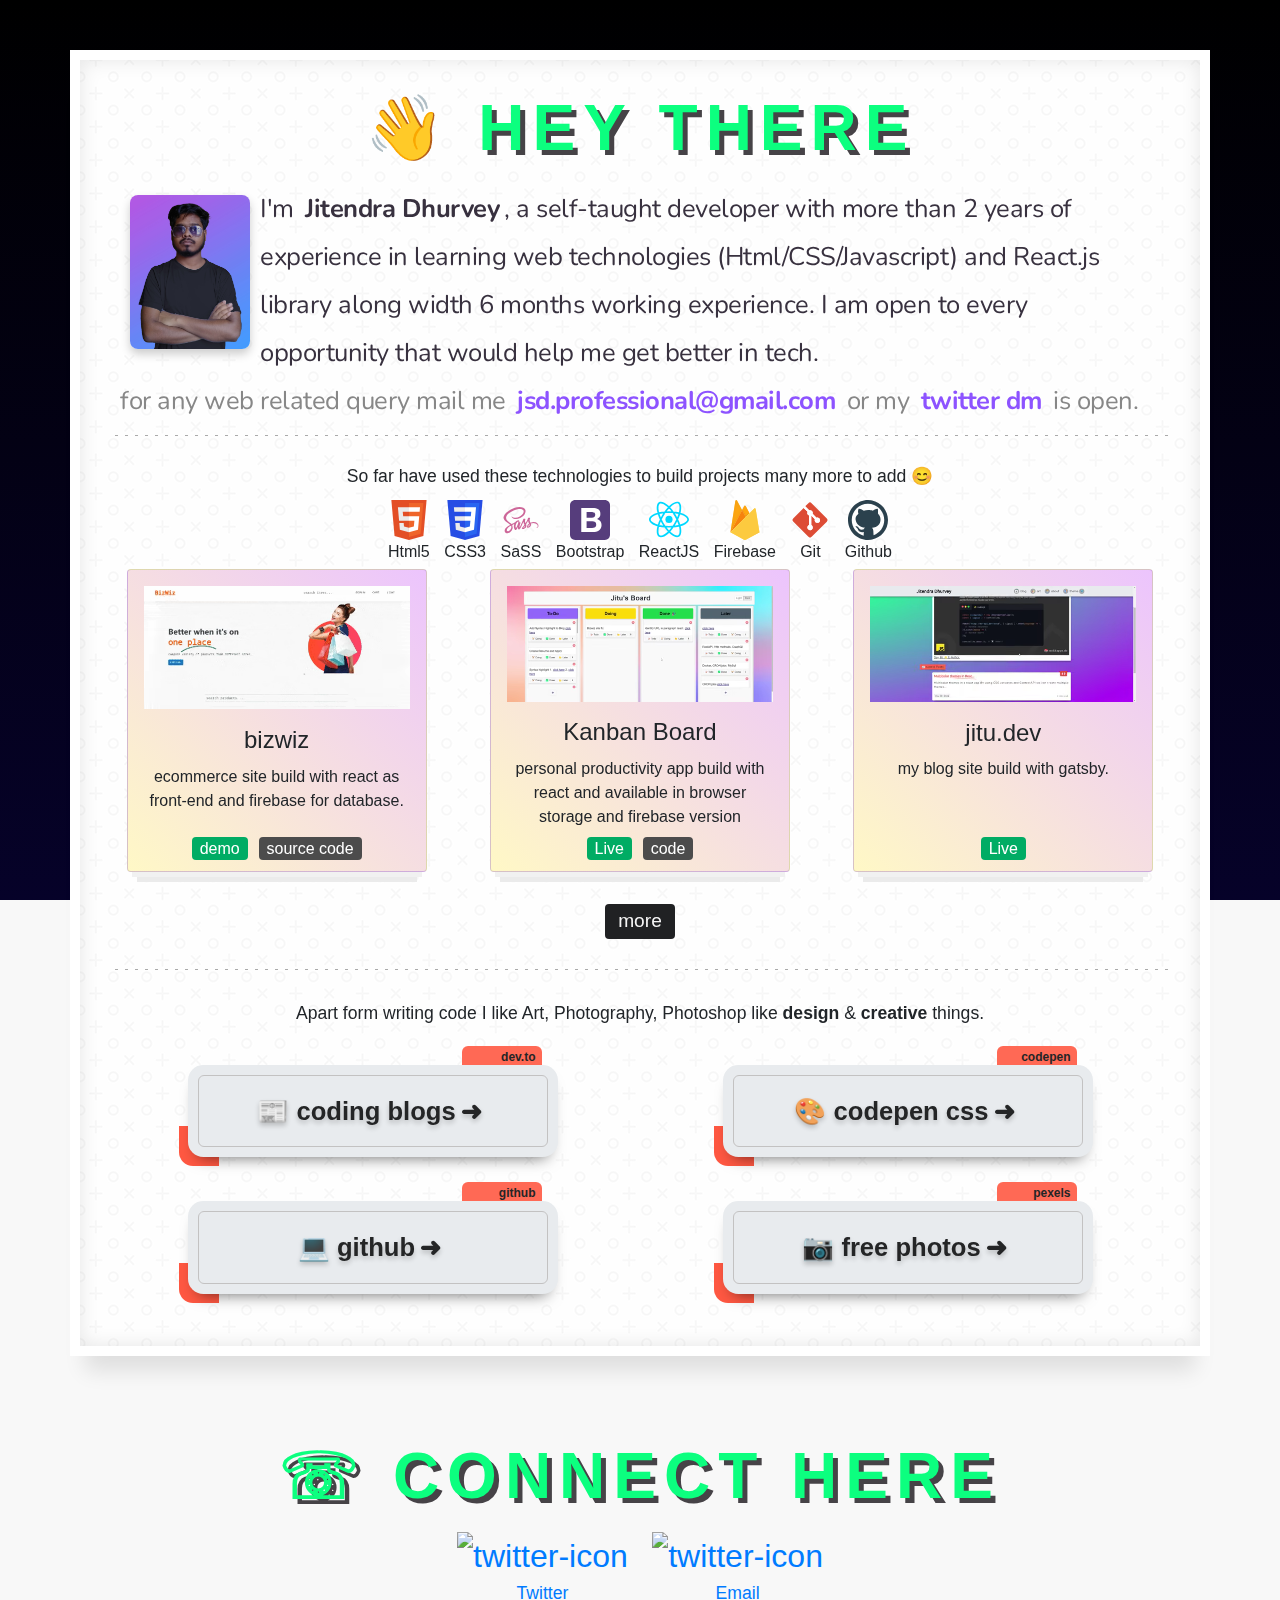
==== commit 219d6c2a: "feat: added twiite-summary-card" ====
--- a/index.html
+++ b/index.html
@@ -4,11 +4,14 @@
 		<meta charset="UTF-8" />
 		<meta name="viewport" content="width=device-width, initial-scale=1.0" />
 		<meta http-equiv="X-UA-Compatible" content="ie=edge" />
-		<meta name="twitter:card" content="https://res.cloudinary.com/practicaldev/image/fetch/s--1mtEvyef--/c_limit%2Cf_auto%2Cfl_progressive%2Cq_auto%2Cw_880/https://cdn.hashnode.com/res/hashnode/image/upload/v1647490619965/P1dsNgj-f1.png" />
-		<meta name="twitter:site" content="@jitusd9" />
-		<meta name="twitter:title" content="Jitendra Dhurvey" />
-		<meta name="twitter:description" content="Frontend Web Developer" />
-		<meta name="twitter:image" content="https://pixlok.com/wp-content/uploads/2021/02/profile-Icon-SVG-300x300.jpg" />
+
+		<meta name="twitter:card" content="summary_large_image">
+		<meta name="twitter:site" content="@jitusd9">
+		<meta name="twitter:creator" content="@jitusd9">
+		<meta name="twitter:title" content="Jitendra Dhurvey Portfolio">
+		<meta name="twitter:description" content="Portfolio - This is portfolio cum blog website.">
+		<meta name="twitter:image" content="./img/twitter-card.jpg">
+
 		<title>Jitendra Dhurvey</title>
 
 		<link rel="icon" href="./img/logo/logo-v2.svg" type="image/icon type">
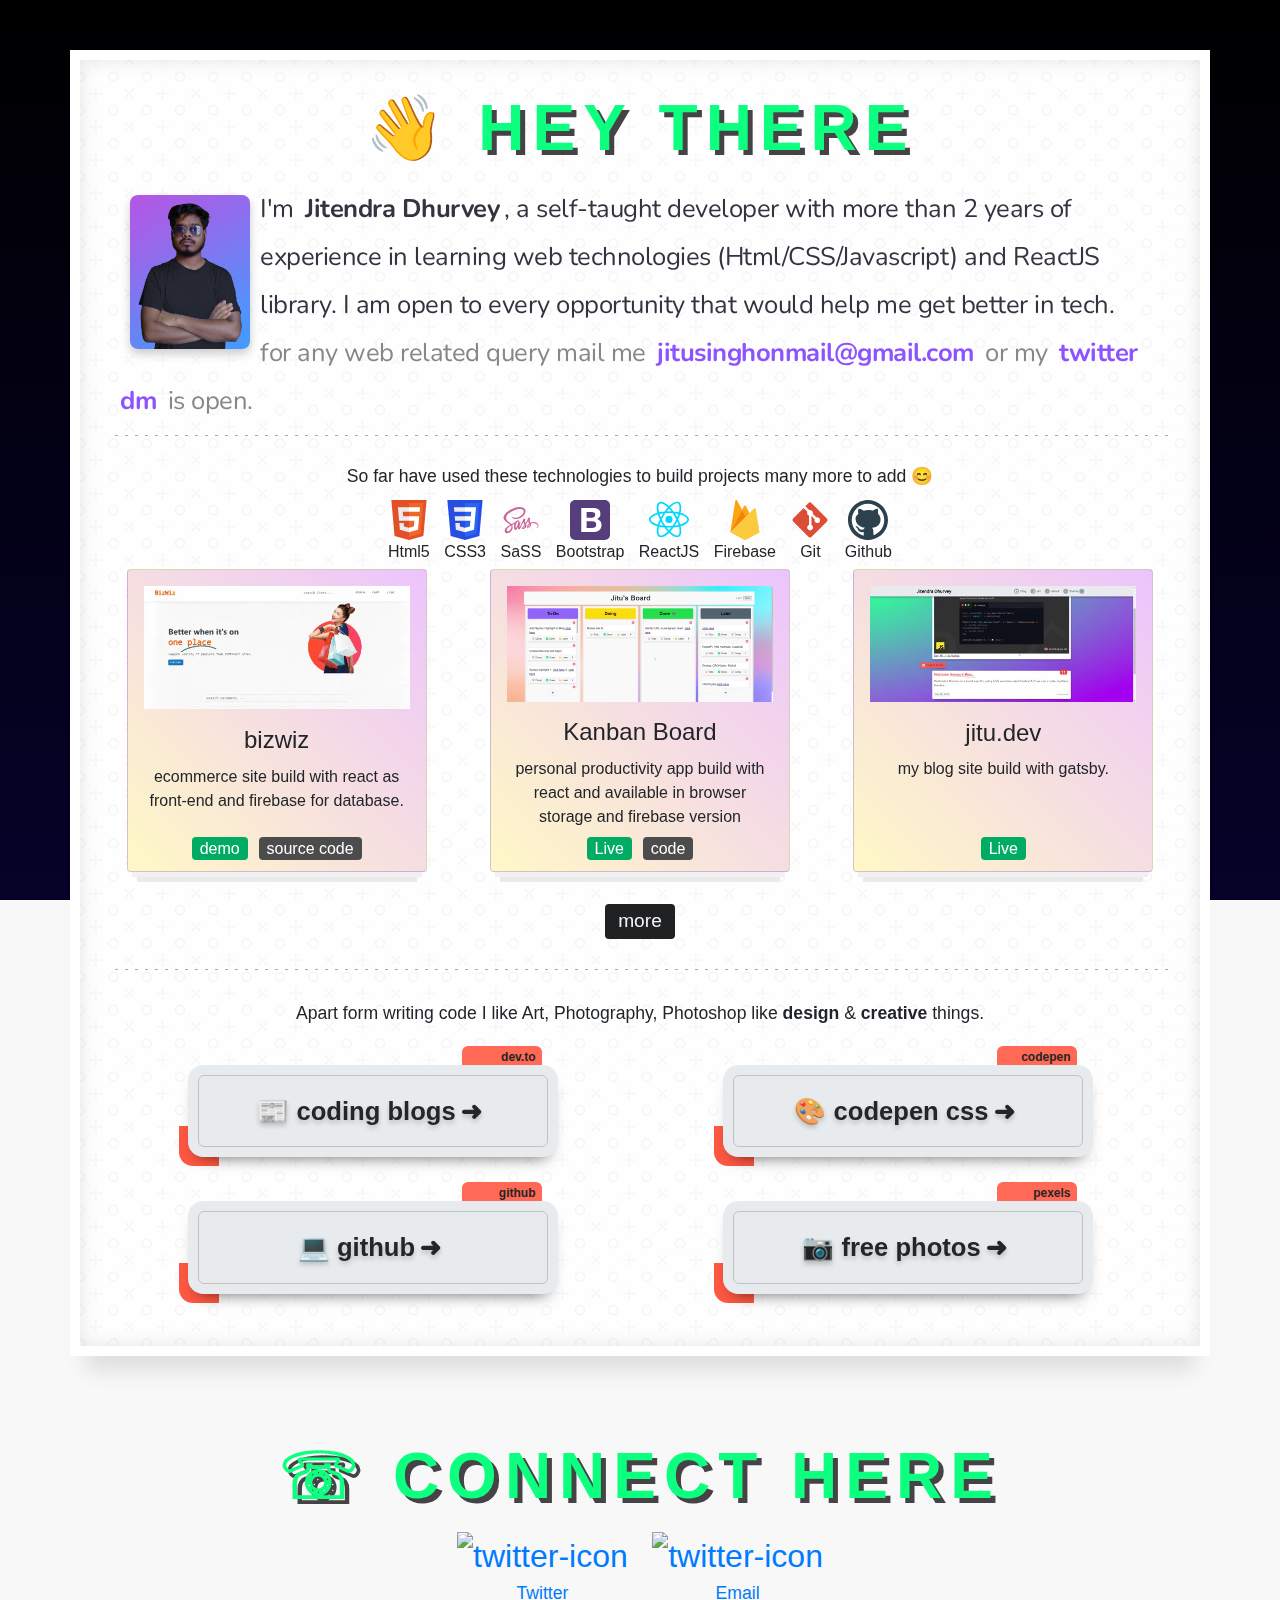
==== commit da97d7c1: "fix: removed empty projects" ====
--- a/index.html
+++ b/index.html
@@ -8,9 +8,9 @@
 		<meta name="twitter:card" content="summary_large_image">
 		<meta name="twitter:site" content="@jitusd9">
 		<meta name="twitter:creator" content="@jitusd9">
-		<meta name="twitter:title" content="Jitendra Dhurvey Portfolio">
-		<meta name="twitter:description" content="Portfolio - This is portfolio cum blog website.">
-		<meta name="twitter:image" content="./img/twitter-card.jpg">
+		<meta name="twitter:title" content="Jitendra Dhurvey">
+		<meta name="twitter:description" content="Portfolio - Frontend Developer">
+		<meta name="twitter:image" content="./img/jitu/jitu-square.png">
 
 		<title>Jitendra Dhurvey</title>
 
@@ -55,7 +55,7 @@
 							</div>
 							<p class="text-center">I'm <strong>Jitendra Dhurvey</strong>, 
 								a self-taught developer with more than 2 years of experience in learning web technologies (Html/CSS/Javascript)
-								and React.js library along width 6 months working experience.	I am open to every opportunity that would help me get better in tech. 	
+								and ReactJS library. I am open to every opportunity that would help me get better in tech. 	
 							</p>
 
 
@@ -75,7 +75,7 @@
 								</div>
 							</div> -->
 							<p class="text-center query">
-								<br> for any web related query mail me <strong> <a href="mailto:jsd.professional@gmail.com">jsd.professional@gmail.com</a> </strong> or my <strong> <a target="_blank" href="https://twitter.com/jitusd9">twitter dm</a></strong> is open.
+								<br> for any web related query mail me <strong> <a href="mailto:jitusinghonmail@gmail.com">jitusinghonmail@gmail.com</a> </strong> or my <strong> <a target="_blank" href="https://twitter.com/jitusd9">twitter dm</a></strong> is open.
 							</p>
 						</div>
 						<div class="cut"></div>
@@ -206,7 +206,7 @@
 						</li>
 						
 						<li>
-							<a href="mailto:jsd.professional@gmail.com">
+							<a href="mailto:jitusinghonmail@gmail.com">
 								<img src="./img/SVG/gmail.svg" alt="twitter-icon" loading="lazy">
 								<span>Email</span>
 							</a>
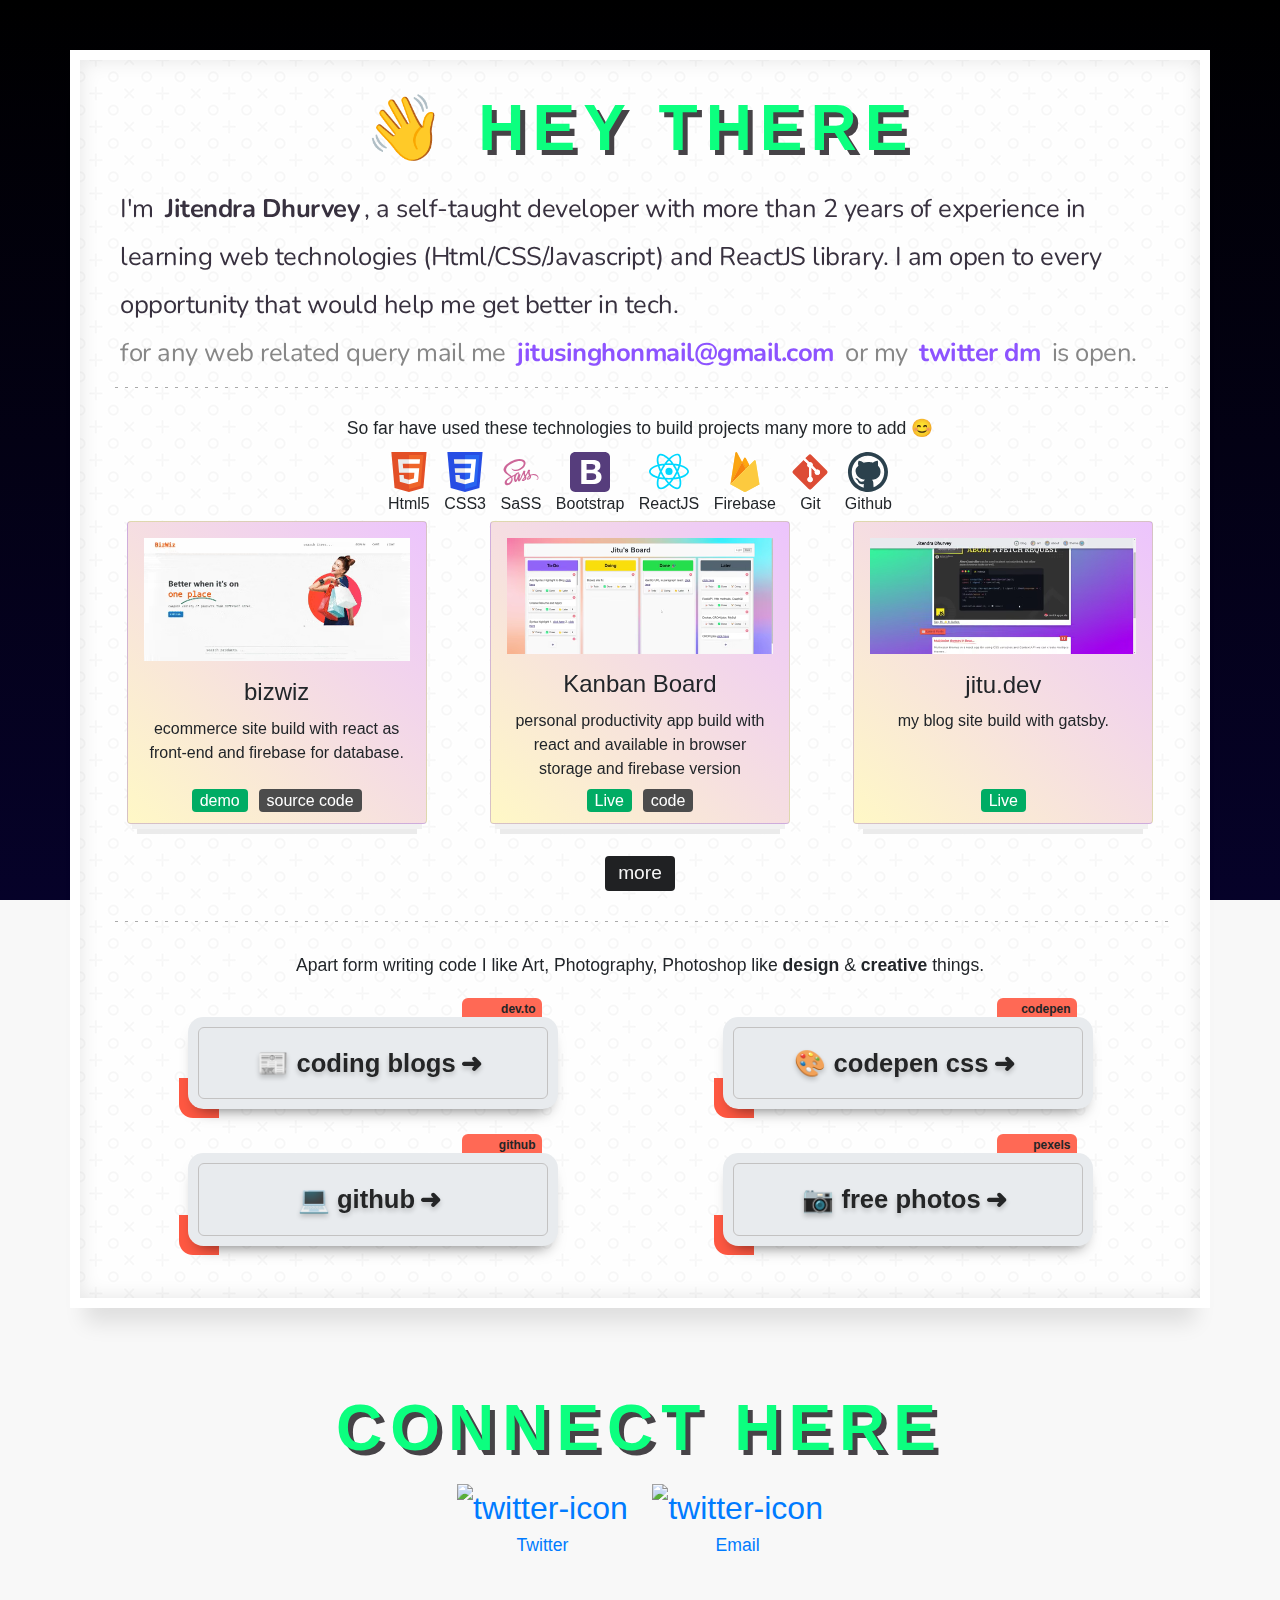
==== commit 26664f24: "Add GA" ====
--- a/index.html
+++ b/index.html
@@ -30,6 +30,15 @@
 
 
 		<link rel="stylesheet" href="scss/styles.css" />
+		<!-- Google tag (gtag.js) -->
+<script async src="https://www.googletagmanager.com/gtag/js?id=G-MXBVRPX87M"></script>
+<script>
+  window.dataLayer = window.dataLayer || [];
+  function gtag(){dataLayer.push(arguments);}
+  gtag('js', new Date());
+
+  gtag('config', 'G-MXBVRPX87M');
+</script>
 	</head>
 	<body>
 		<div class="background">
@@ -50,9 +59,9 @@
 							<div>👋</div> Hey there
 						</h2>
 						<div class="self-taught">
-							<div class="profile-photo">
+							<!-- <div class="profile-photo">
 								<img src="./img/jitu/my-photo.jpg" alt="profile photo">
-							</div>
+							</div> -->
 							<p class="text-center">I'm <strong>Jitendra Dhurvey</strong>, 
 								a self-taught developer with more than 2 years of experience in learning web technologies (Html/CSS/Javascript)
 								and ReactJS library. I am open to every opportunity that would help me get better in tech. 	
@@ -196,8 +205,10 @@
 			<div id="contact" class="contact">
 				
 				<div class="container">
-					<h2 class="text-center sub-head"> &#9743; connect here</h2>
+					<h2 class="text-center sub-head"> connect here</h2>
 					<ul class="text-center">
+
+
 						<li>
 							<a target="_blank" href="https://twitter.com/jitusd9">
 								<img src="./img/SVG/twitter.svg" alt="twitter-icon" loading="lazy">
@@ -205,6 +216,8 @@
 							</a>
 						</li>
 						
+
+
 						<li>
 							<a href="mailto:jitusinghonmail@gmail.com">
 								<img src="./img/SVG/gmail.svg" alt="twitter-icon" loading="lazy">
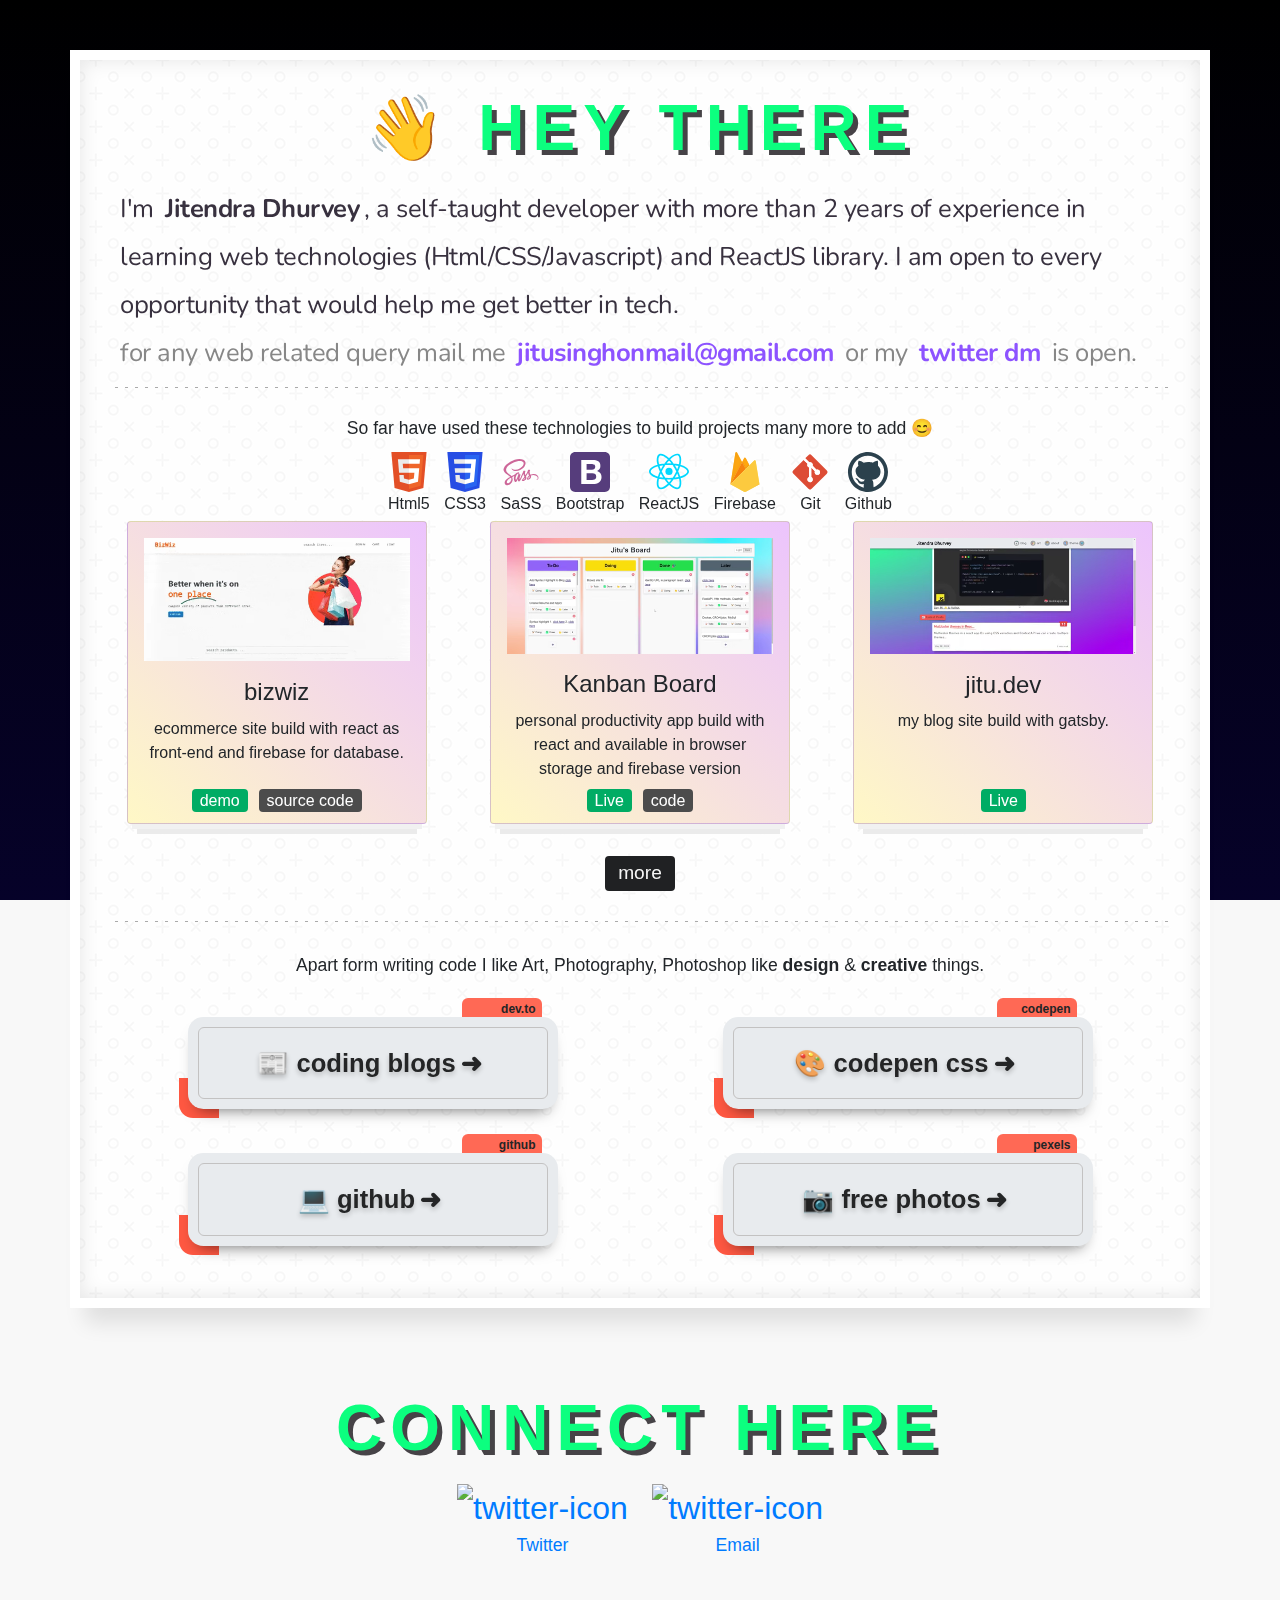
==== commit 36751f8f: "Update GTM Script" ====
--- a/index.html
+++ b/index.html
@@ -30,17 +30,19 @@
 
 
 		<link rel="stylesheet" href="scss/styles.css" />
-		<!-- Google tag (gtag.js) -->
-<script async src="https://www.googletagmanager.com/gtag/js?id=G-MXBVRPX87M"></script>
-<script>
-  window.dataLayer = window.dataLayer || [];
-  function gtag(){dataLayer.push(arguments);}
-  gtag('js', new Date());
-
-  gtag('config', 'G-MXBVRPX87M');
-</script>
+<!-- Google Tag Manager -->
+<script>(function(w,d,s,l,i){w[l]=w[l]||[];w[l].push({'gtm.start':
+new Date().getTime(),event:'gtm.js'});var f=d.getElementsByTagName(s)[0],
+j=d.createElement(s),dl=l!='dataLayer'?'&l='+l:'';j.async=true;j.src=
+'https://www.googletagmanager.com/gtm.js?id='+i+dl;f.parentNode.insertBefore(j,f);
+})(window,document,'script','dataLayer','GTM-MTGRML79');</script>
+<!-- End Google Tag Manager -->
 	</head>
 	<body>
+		<!-- Google Tag Manager (noscript) -->
+<noscript><iframe src="https://www.googletagmanager.com/ns.html?id=GTM-MTGRML79"
+height="0" width="0" style="display:none;visibility:hidden"></iframe></noscript>
+<!-- End Google Tag Manager (noscript) -->
 		<div class="background">
 			<img src="./img/SVG/sine.svg" alt="svg">
 			<img src="./img/SVG/sine.svg" alt="svg">
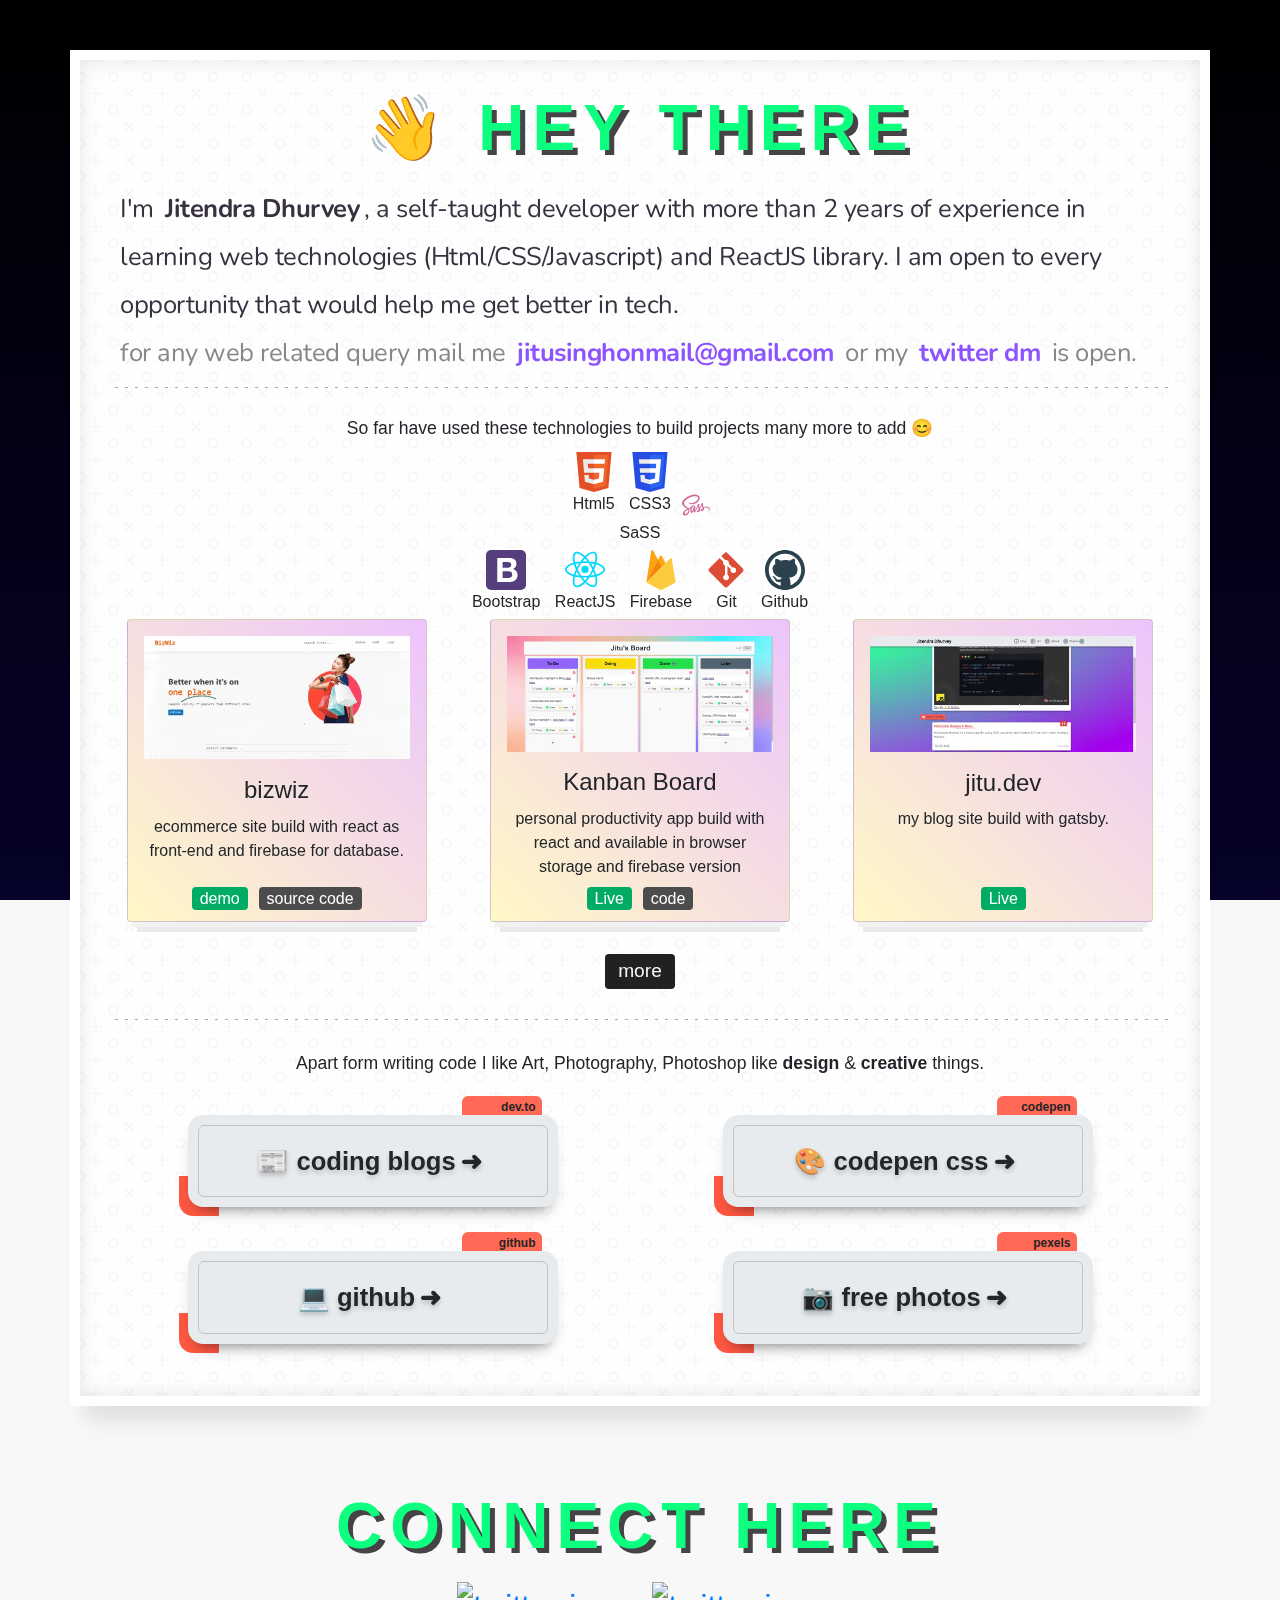
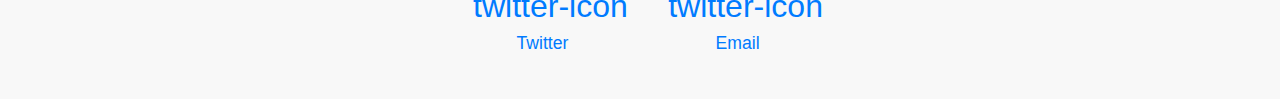
==== commit fec53be8: "add: IDs to skills icons" ====
--- a/index.html
+++ b/index.html
@@ -93,43 +93,43 @@
 						<div class="skills text-center">
 							<h4>So far have used these technologies to build projects many more to add 😊</h4>
 							<ul>
-								<li>
+								<li id="html">
 									<img src="img/SVG/html.svg" alt="html5">
 									<div class="tech-name">Html5</div>
 								</li>
-								<li>
+								<li id="css">
 									<img src="img/SVG/css.svg" alt="css3">
 									<div class="tech-name">CSS3</div>
 								</li>
-								<li>
+								<liid="scss">
 									<img src="img/SVG/sass.svg" alt="SaSS">
 									<div class="tech-name">SaSS</div>
 								</li>
-								<li>
+								<li id="bootstrap">
 									<img src="img/SVG/bootstrap.svg" alt="Bootstrap">
 									<div class="tech-name">Bootstrap</div>
 								</li>
-								<li>
+								<li id="reactjs">
 									<img src="img/SVG/reactjs.svg" alt="ReactJS">
 									<div class="tech-name">ReactJS</div>
 								</li>
-								<li>
+								<li id="firebase">
 									<img src="img/SVG/firebase.svg" alt="Firebase">
 									<div class="tech-name">Firebase</div>
 								</li>
-								<li class="learning">
+								<li class="learning" id="python">
 									<img src="img/SVG/python.svg" alt="Python" title="still learning">
 									<div class="tech-name">Python</div>
 								</li>
-								<li class="learning">
+								<li class="learning" id="django">
 									<img src="img/SVG/django.svg" alt="django" title="still learning">
 									<div class="tech-name">Django</div>
 								</li>
-								<li>
+								<li id="git">
 									<img src="img/SVG/git.svg" alt="Git">
 									<div class="tech-name">Git</div>
 								</li>
-								<li>
+								<li id="github">
 									<img src="img/SVG/github.svg" alt="Github">
 									<div class="tech-name">Github</div>
 								</li>
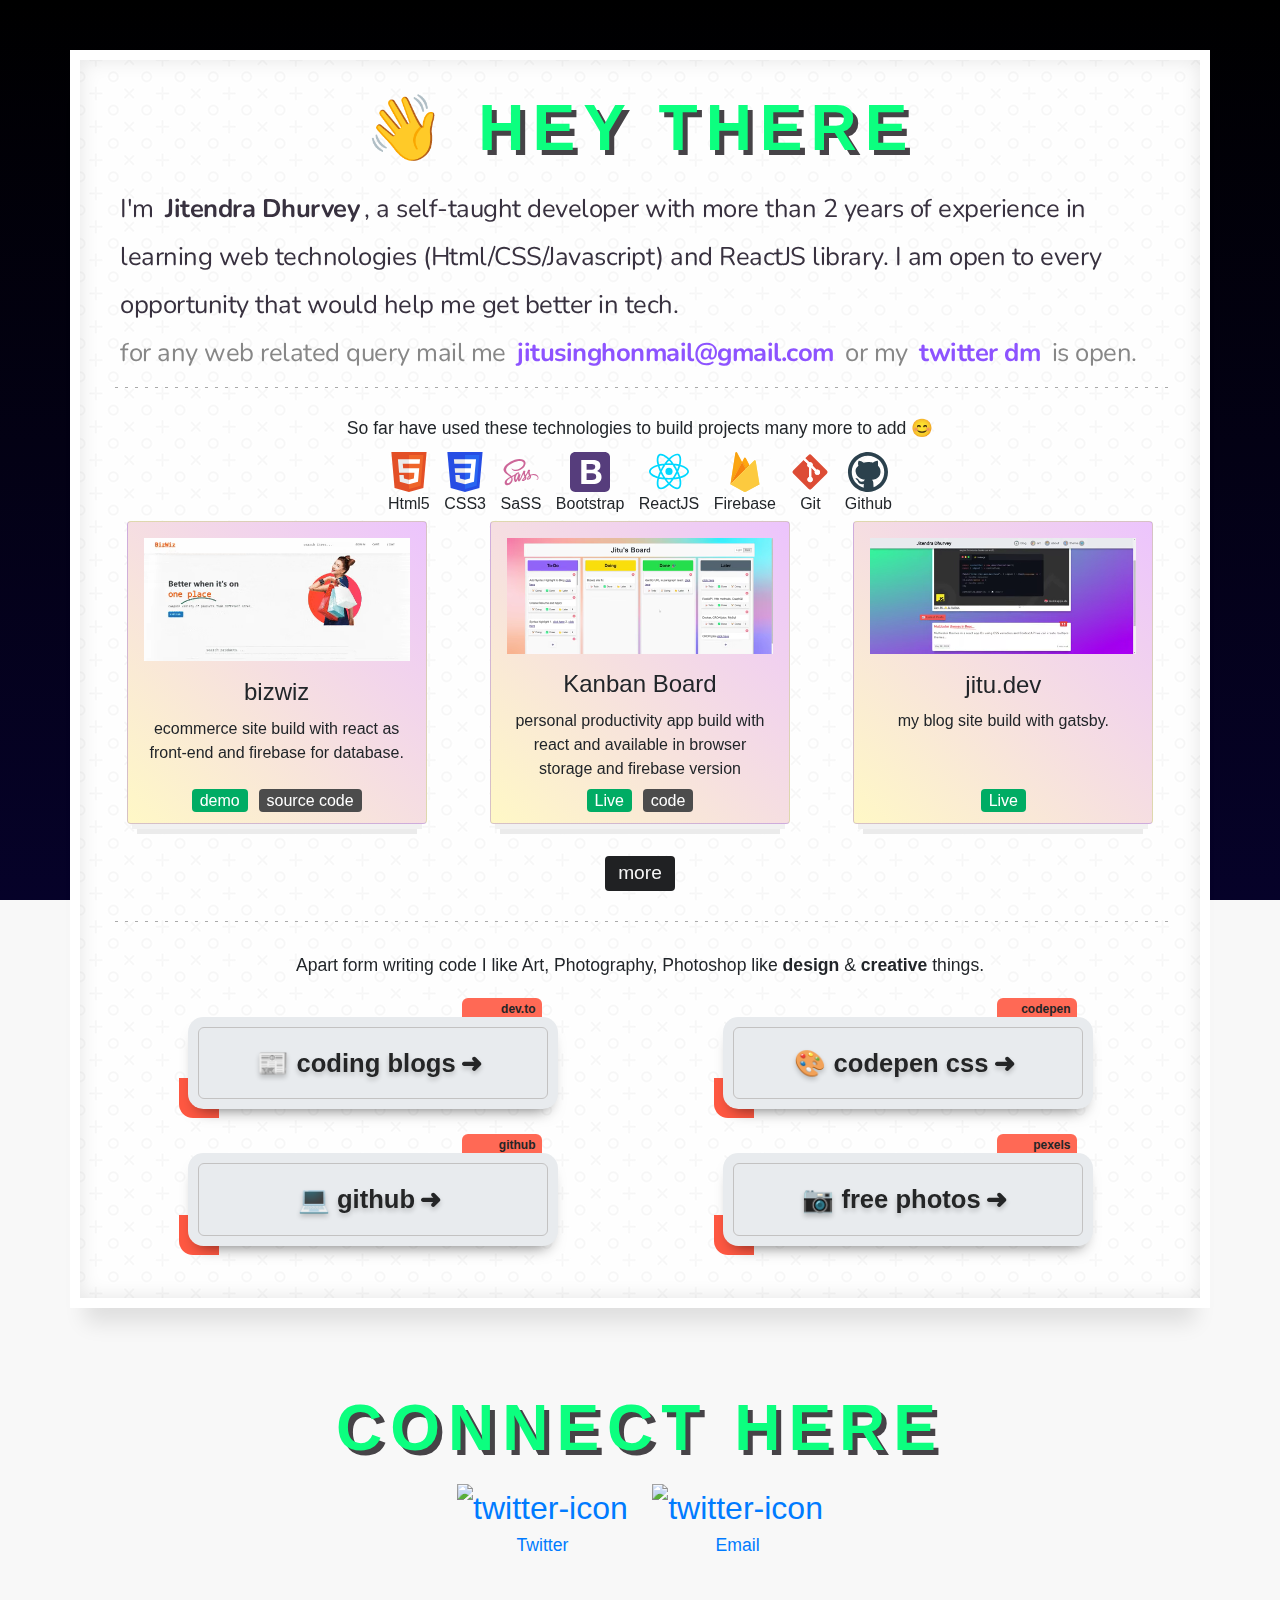
==== commit dab2e982: "Update: click id for GA" ====
--- a/index.html
+++ b/index.html
@@ -93,44 +93,44 @@
 						<div class="skills text-center">
 							<h4>So far have used these technologies to build projects many more to add 😊</h4>
 							<ul>
-								<li id="html">
-									<img src="img/SVG/html.svg" alt="html5">
+								<li >
+									<img id="html" src="img/SVG/html.svg" alt="html5">
 									<div class="tech-name">Html5</div>
 								</li>
-								<li id="css">
-									<img src="img/SVG/css.svg" alt="css3">
+								<li >
+									<img id="css" src="img/SVG/css.svg" alt="css3">
 									<div class="tech-name">CSS3</div>
 								</li>
-								<liid="scss">
-									<img src="img/SVG/sass.svg" alt="SaSS">
+								<li>
+									<img id="scss" src="img/SVG/sass.svg" alt="SaSS">
 									<div class="tech-name">SaSS</div>
 								</li>
-								<li id="bootstrap">
-									<img src="img/SVG/bootstrap.svg" alt="Bootstrap">
+								<li >
+									<img id="bootstrap" src="img/SVG/bootstrap.svg" alt="Bootstrap">
 									<div class="tech-name">Bootstrap</div>
 								</li>
-								<li id="reactjs">
-									<img src="img/SVG/reactjs.svg" alt="ReactJS">
+								<li >
+									<img id="reactjs" src="img/SVG/reactjs.svg" alt="ReactJS">
 									<div class="tech-name">ReactJS</div>
 								</li>
-								<li id="firebase">
-									<img src="img/SVG/firebase.svg" alt="Firebase">
+								<li >
+									<img id="firebase" src="img/SVG/firebase.svg" alt="Firebase">
 									<div class="tech-name">Firebase</div>
 								</li>
-								<li class="learning" id="python">
-									<img src="img/SVG/python.svg" alt="Python" title="still learning">
+								<li class="learning" >
+									<img id="python" src="img/SVG/python.svg" alt="Python" title="still learning">
 									<div class="tech-name">Python</div>
 								</li>
-								<li class="learning" id="django">
-									<img src="img/SVG/django.svg" alt="django" title="still learning">
+								<li class="learning" >
+									<img id="django" src="img/SVG/django.svg" alt="django" title="still learning">
 									<div class="tech-name">Django</div>
 								</li>
-								<li id="git">
-									<img src="img/SVG/git.svg" alt="Git">
+								<li >
+									<img id="git" src="img/SVG/git.svg" alt="Git">
 									<div class="tech-name">Git</div>
 								</li>
-								<li id="github">
-									<img src="img/SVG/github.svg" alt="Github">
+								<li >
+									<img id="github" src="img/SVG/github.svg" alt="Github">
 									<div class="tech-name">Github</div>
 								</li>
 							</ul>
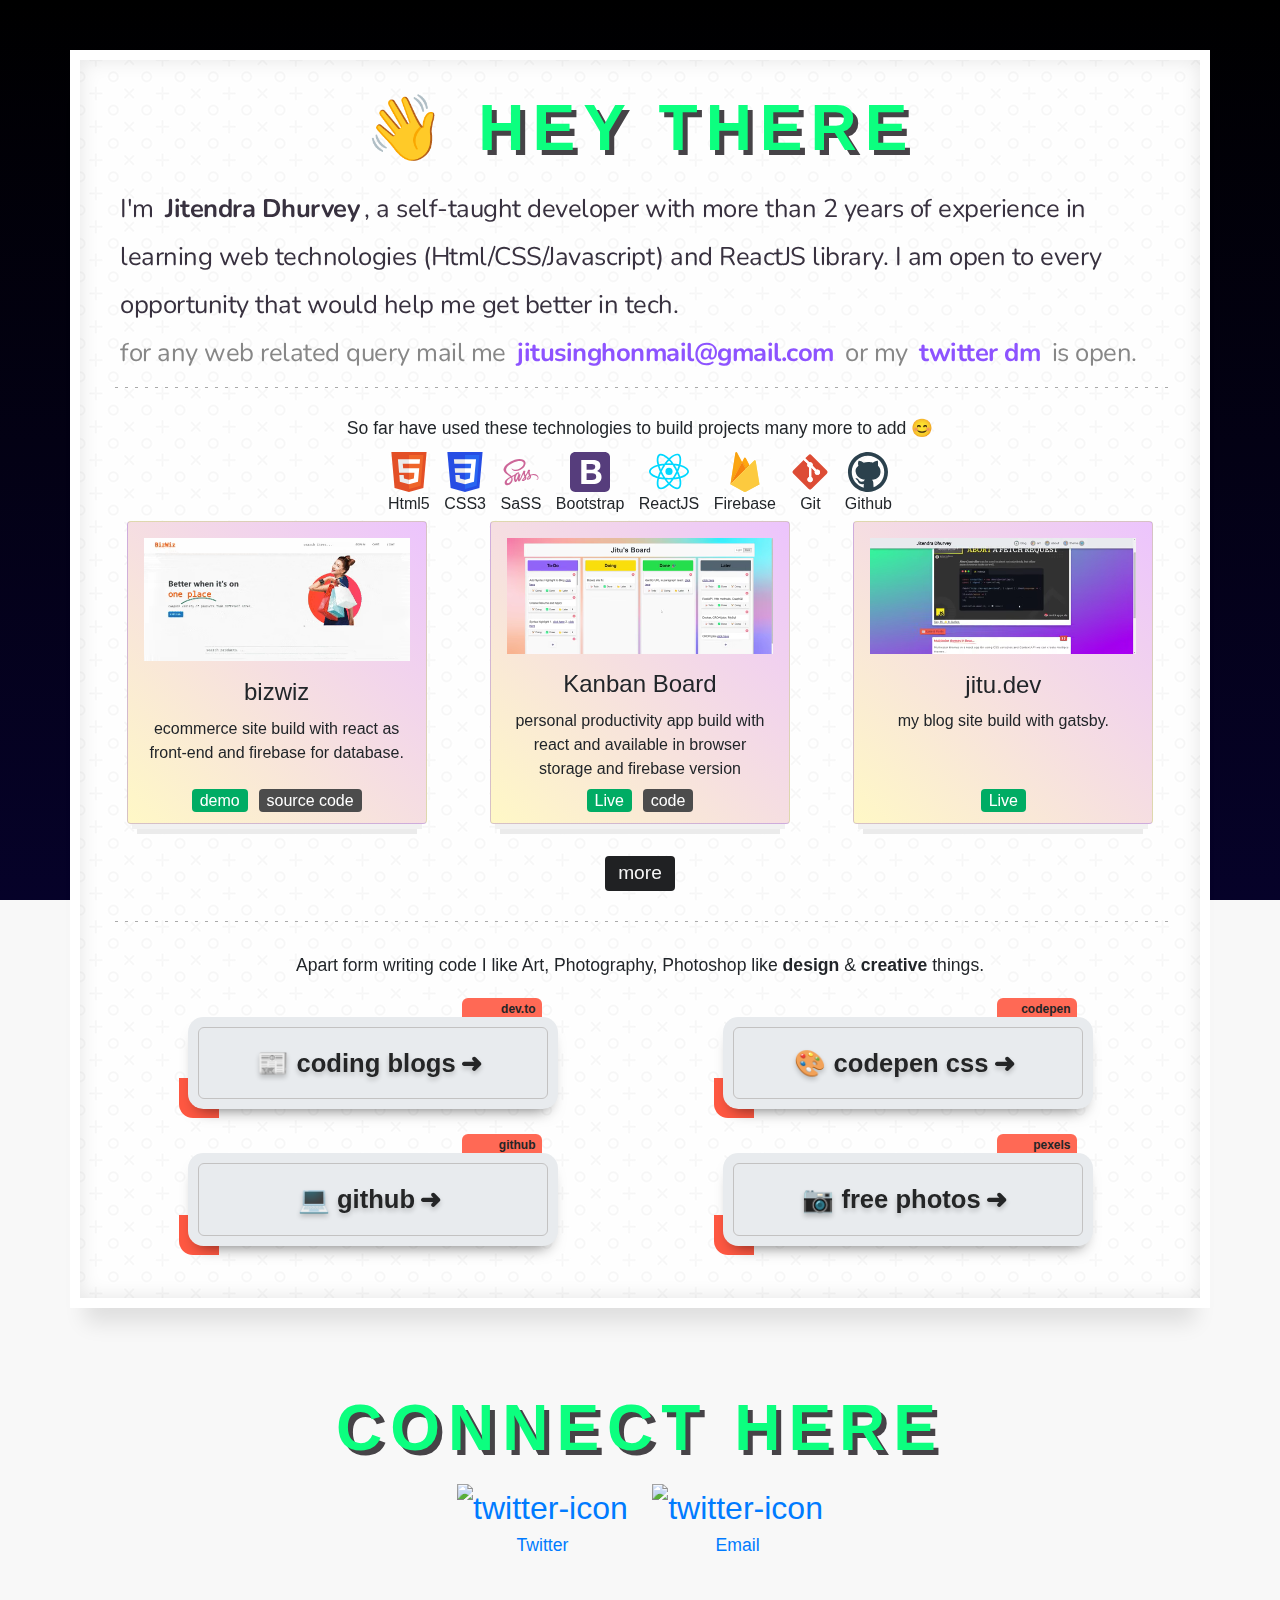
==== commit ac3c425b: "Update GA4 ID" ====
--- a/index.html
+++ b/index.html
@@ -30,19 +30,15 @@
 
 
 		<link rel="stylesheet" href="scss/styles.css" />
-<!-- Google Tag Manager -->
-<script>(function(w,d,s,l,i){w[l]=w[l]||[];w[l].push({'gtm.start':
-new Date().getTime(),event:'gtm.js'});var f=d.getElementsByTagName(s)[0],
-j=d.createElement(s),dl=l!='dataLayer'?'&l='+l:'';j.async=true;j.src=
-'https://www.googletagmanager.com/gtm.js?id='+i+dl;f.parentNode.insertBefore(j,f);
-})(window,document,'script','dataLayer','GTM-MTGRML79');</script>
-<!-- End Google Tag Manager -->
-	</head>
-	<body>
-		<!-- Google Tag Manager (noscript) -->
-<noscript><iframe src="https://www.googletagmanager.com/ns.html?id=GTM-MTGRML79"
-height="0" width="0" style="display:none;visibility:hidden"></iframe></noscript>
-<!-- End Google Tag Manager (noscript) -->
+<!-- Google tag (gtag.js) -->
+<script async src="https://www.googletagmanager.com/gtag/js?id=G-MXBVRPX87M"></script>
+<script>
+  window.dataLayer = window.dataLayer || [];
+  function gtag(){dataLayer.push(arguments);}
+  gtag('js', new Date());
+
+  gtag('config', 'G-MXBVRPX87M');
+</script>
 		<div class="background">
 			<img src="./img/SVG/sine.svg" alt="svg">
 			<img src="./img/SVG/sine.svg" alt="svg">
